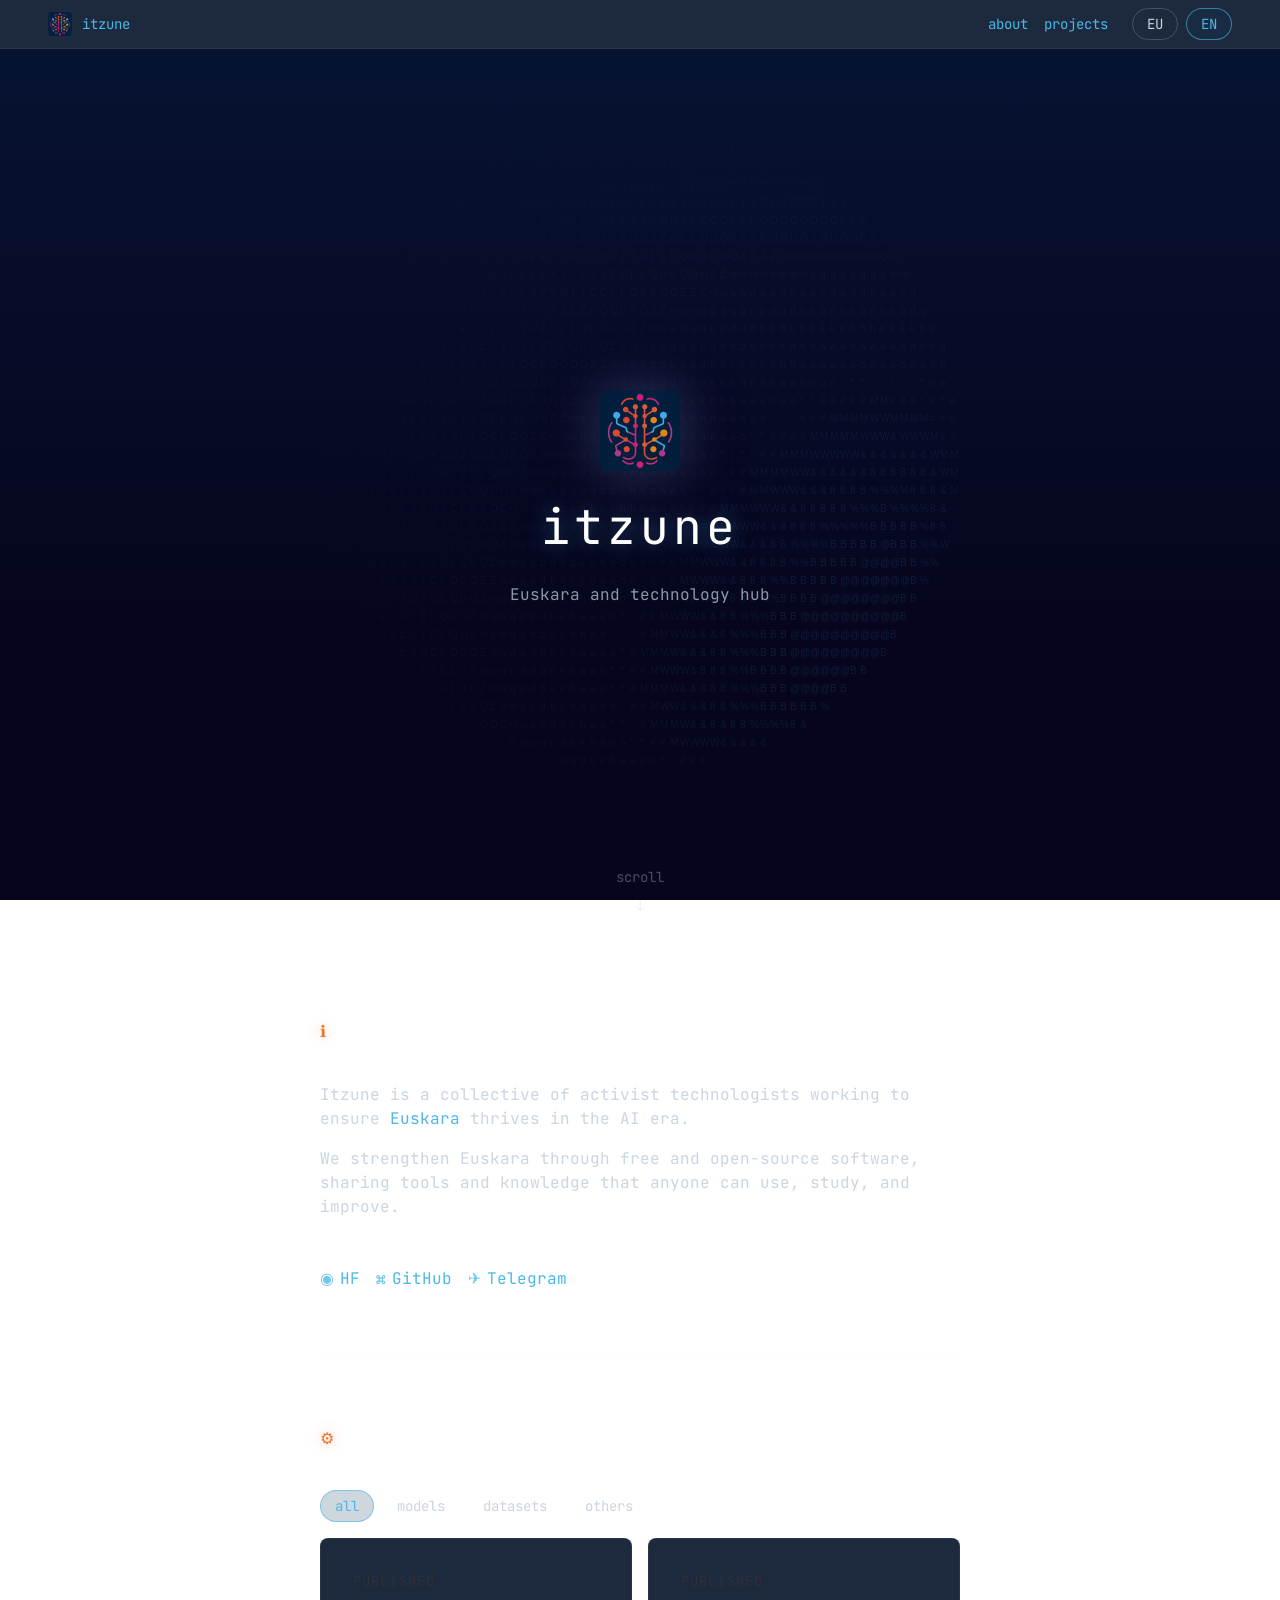
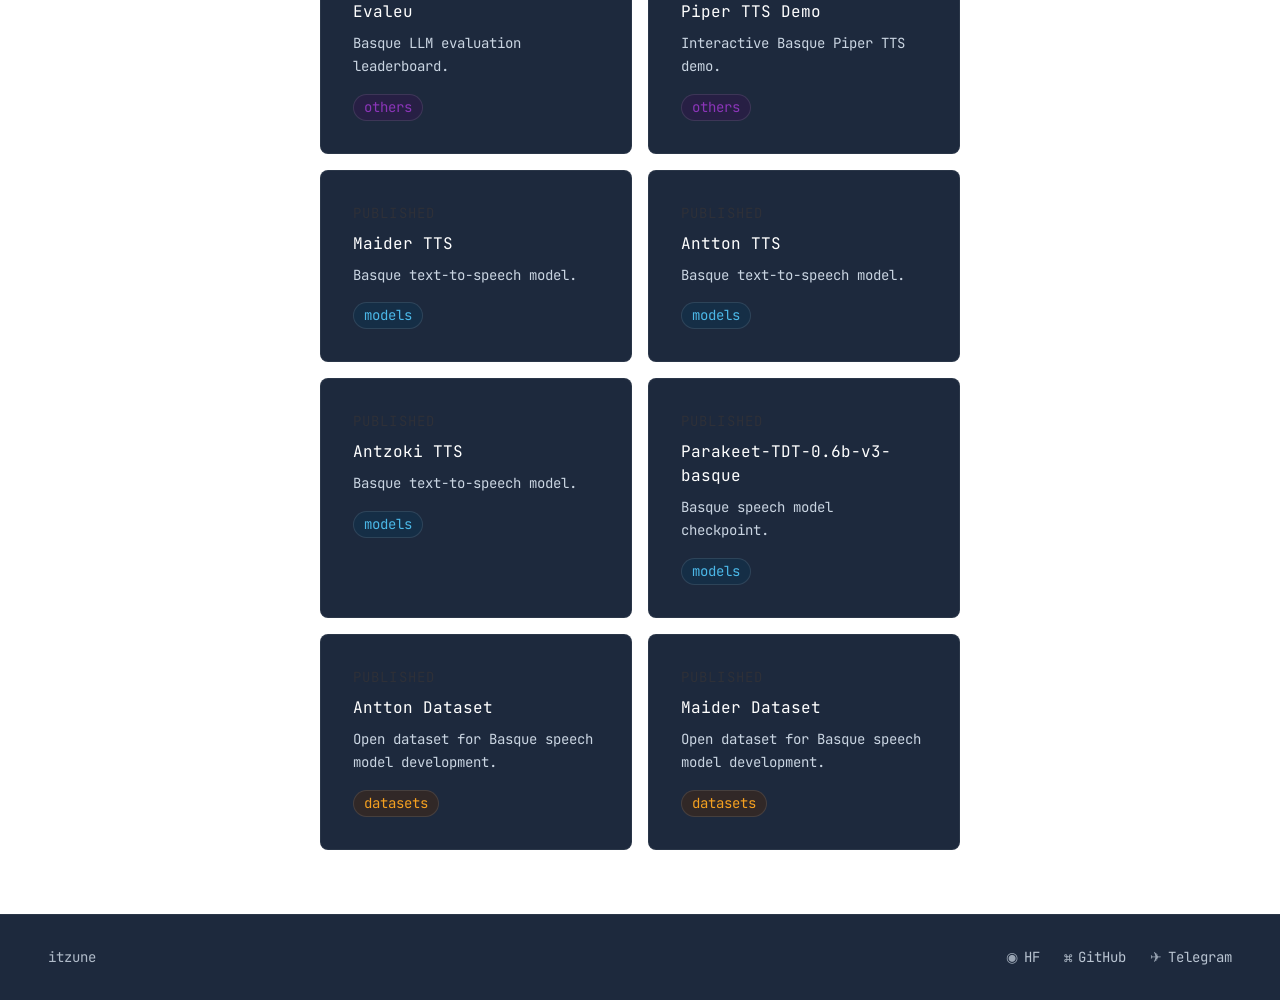
==== index.html @ a7c72a97 "Build Itzune site with bilingual content, ASCII hero, and project filters" ====
<!DOCTYPE html>
<html lang="eu">
<head>
  <meta charset="UTF-8" />
  <meta name="viewport" content="width=device-width, initial-scale=1.0" />
  <title>Itzune — Euskara eta teknologia bilgune</title>
  <meta name="description"
    content="Itzune — ordenagailuzale aktibisten taldea, Euskararentzako adimen artifiziala eta software libre/open-source tresnak eraikitzen." />

  <link rel="stylesheet" href="css/tokens.css" />
  <link rel="stylesheet" href="css/main.css" />

  <style>
    /* ── index-specific overrides ── */
    main > .page-container {
      padding-top: var(--spacing-64);
    }

    .projects-filter {
      margin-top: var(--spacing-32);
      display: flex;
      gap: var(--spacing-8);
      flex-wrap: wrap;
    }

    .filter-btn,
    .lang-btn {
      background: transparent;
      border: 1px solid rgba(255, 255, 255, 0.18);
      color: var(--color-mist);
      border-radius: var(--radius-full);
      padding: 6px 14px;
      font-family: var(--font-jetbrains-mono);
      font-size: var(--text-caption);
      cursor: pointer;
    }

    .filter-btn.is-active,
    .lang-btn.is-active {
      border-color: rgba(75, 184, 232, 0.6);
      color: var(--color-itzune-sky);
      background: rgba(10, 58, 90, 0.2);
    }

    .projects-grid {
      display: grid;
      grid-template-columns: repeat(auto-fill, minmax(240px, 1fr));
      gap: var(--spacing-16);
      margin-top: var(--spacing-16);
    }

    .project-title-link {
      color: var(--color-ghost-white);
      text-decoration: none;
    }

    .project-title-link:hover {
      color: var(--color-itzune-sky);
    }

    .lang-switch {
      display: inline-flex;
      gap: var(--spacing-8);
      margin-left: var(--spacing-8);
    }

    .social-link {
      display: inline-flex;
      align-items: center;
      gap: 6px;
    }

    .social-icon {
      opacity: 0.8;
    }
  </style>
</head>
<body>

  <canvas id="ascii-hero" class="ascii-bg" aria-hidden="true"></canvas>

  <nav class="nav" aria-label="Primary navigation">
    <div class="nav__left">
      <a href="/" class="nav__link" style="display:flex; align-items:center; gap:10px;">
        <img
          src="img/itzune.jpg"
          alt="Itzune"
          style="width:24px; height:24px; border-radius:4px; opacity:0.9;"
        />
        <span>itzune</span>
      </a>
    </div>
    <div class="nav__right">
      <a href="#about" class="nav__link" data-i18n="nav.about">nor gara</a>
      <a href="#projects" class="nav__link" data-i18n="nav.projects">proiektuak</a>
      <div class="lang-switch" aria-label="Language switcher">
        <button type="button" class="lang-btn is-active" data-lang="eu">EU</button>
        <button type="button" class="lang-btn" data-lang="en">EN</button>
      </div>
    </div>
  </nav>

  <section class="hero" aria-label="Hero">
    <div class="hero__content">
      <img
        src="img/itzune.jpg"
        alt="Itzune logo — neural network brain tree"
        class="hero__logo"
      />
      <h1 class="hero__wordmark">itzune</h1>
      <p class="hero__tagline" data-i18n="hero.tagline">
        Euskara eta teknologia bilgune
      </p>
    </div>

    <div class="hero__scroll" aria-hidden="true">
      <span data-i18n="hero.scroll">korritu</span>
      <span>↓</span>
    </div>
  </section>

  <main>
    <div class="page-container">

      <section id="about" aria-labelledby="about-heading">
        <h2 class="section-heading" id="about-heading">
          <span class="section-heading__icon" aria-hidden="true">ℹ</span>
          <span data-i18n="about.title">nor gara</span>
        </h2>

        <div class="prose" style="margin-top: var(--spacing-32);">
          <p data-i18n-html="about.p1">
            Itzune tekno-aktibista taldea da, adimen artifizialaren aroan euskarak aurrera egin dezan lan egiten duena.
          </p>
          <p data-i18n="about.p2">
            Euskara software librearen eta kode irekiaren bidez indartzen dugu, edonork erabili, aztertu eta hobe ditzakeen tresnak eta ezagutzak partekatuz.
          </p>
          <p>
            <strong data-i18n="about.join">Bat egin gurekin</strong>
          </p>
          <p class="about-social" style="display:flex; gap:var(--spacing-16); flex-wrap:wrap; align-items:center; margin-top:var(--spacing-8);">
            <a class="social-link" href="https://huggingface.co/itzune" target="_blank" rel="noopener">
              <span class="social-icon">◉</span><span>HF</span>
            </a>
            <a class="social-link" href="https://github.com/itzune/" target="_blank" rel="noopener">
              <span class="social-icon">⌘</span><span>GitHub</span>
            </a>
            <a class="social-link" href="https://t.me/itzune_taldea" target="_blank" rel="noopener">
              <span class="social-icon">✈</span><span>Telegram</span>
            </a>
          </p>
        </div>
      </section>

      <hr class="divider" style="margin: var(--spacing-64) 0;" />

      <section id="projects" aria-labelledby="projects-heading">
        <h2 class="section-heading" id="projects-heading">
          <span class="section-heading__icon" aria-hidden="true">⚙</span>
          <span data-i18n="projects.title">proiektuak</span>
        </h2>

        <div class="projects-filter" role="tablist" aria-label="Project filters">
          <button class="filter-btn is-active" data-filter="all" type="button" data-i18n="filters.all">guztiak</button>
          <button class="filter-btn" data-filter="models" type="button" data-i18n="filters.models">ereduak</button>
          <button class="filter-btn" data-filter="datasets" type="button" data-i18n="filters.datasets">datu-multzoak</button>
          <button class="filter-btn" data-filter="others" type="button" data-i18n="filters.others">besteak</button>
        </div>

        <div class="projects-grid" role="list" aria-label="Projects">
          <div class="card project-card" data-tags="others" role="listitem">
            <p class="card__label" data-i18n="projects.status">argitaratua</p>
            <p class="card__title">
              <a class="project-title-link" href="https://itzune.github.io/evaleu/" target="_blank" rel="noopener">Evaleu</a>
            </p>
            <p class="card__body" data-i18n="project.evaleu.body">Basque LLM evaluation leaderboard.</p>
            <div style="margin-top:var(--spacing-16); display:flex; gap:8px; flex-wrap:wrap;">
              <span class="tag tag--purple" data-i18n="filters.others">besteak</span>
            </div>
          </div>

          <div class="card project-card" data-tags="others" role="listitem">
            <p class="card__label" data-i18n="projects.status">argitaratua</p>
            <p class="card__title">
              <a class="project-title-link" href="https://itzune.github.io/basque-piper-tts/" target="_blank" rel="noopener">Piper TTS Demo</a>
            </p>
            <p class="card__body" data-i18n="project.piperDemo.body">Interactive Basque Piper TTS demo.</p>
            <div style="margin-top:var(--spacing-16); display:flex; gap:8px; flex-wrap:wrap;">
              <span class="tag tag--purple" data-i18n="filters.others">besteak</span>
            </div>
          </div>

          <div class="card project-card" data-tags="models" role="listitem">
            <p class="card__label" data-i18n="projects.status">argitaratua</p>
            <p class="card__title">
              <a class="project-title-link" href="https://huggingface.co/itzune/maider-tts" target="_blank" rel="noopener">Maider TTS</a>
            </p>
            <p class="card__body" data-i18n="project.maiderTts.body">Basque text-to-speech model.</p>
            <div style="margin-top:var(--spacing-16); display:flex; gap:8px; flex-wrap:wrap;">
              <span class="tag tag--sky" data-i18n="filters.models">ereduak</span>
            </div>
          </div>

          <div class="card project-card" data-tags="models" role="listitem">
            <p class="card__label" data-i18n="projects.status">argitaratua</p>
            <p class="card__title">
              <a class="project-title-link" href="https://huggingface.co/itzune/antton-tts" target="_blank" rel="noopener">Antton TTS</a>
            </p>
            <p class="card__body" data-i18n="project.anttonTts.body">Basque text-to-speech model.</p>
            <div style="margin-top:var(--spacing-16); display:flex; gap:8px; flex-wrap:wrap;">
              <span class="tag tag--sky" data-i18n="filters.models">ereduak</span>
            </div>
          </div>

          <div class="card project-card" data-tags="models" role="listitem">
            <p class="card__label" data-i18n="projects.status">argitaratua</p>
            <p class="card__title">
              <a class="project-title-link" href="https://huggingface.co/itzune/antzoki-tts" target="_blank" rel="noopener">Antzoki TTS</a>
            </p>
            <p class="card__body" data-i18n="project.antzokiTts.body">Basque text-to-speech model.</p>
            <div style="margin-top:var(--spacing-16); display:flex; gap:8px; flex-wrap:wrap;">
              <span class="tag tag--sky" data-i18n="filters.models">ereduak</span>
            </div>
          </div>

          <div class="card project-card" data-tags="models" role="listitem">
            <p class="card__label" data-i18n="projects.status">argitaratua</p>
            <p class="card__title">
              <a class="project-title-link" href="https://huggingface.co/itzune/parakeet-tdt-0.6b-v3-basque" target="_blank" rel="noopener">Parakeet-TDT-0.6b-v3-basque</a>
            </p>
            <p class="card__body" data-i18n="project.parakeet.body">Basque speech model checkpoint.</p>
            <div style="margin-top:var(--spacing-16); display:flex; gap:8px; flex-wrap:wrap;">
              <span class="tag tag--sky" data-i18n="filters.models">ereduak</span>
            </div>
          </div>

          <div class="card project-card" data-tags="datasets" role="listitem">
            <p class="card__label" data-i18n="projects.status">argitaratua</p>
            <p class="card__title">
              <a class="project-title-link" href="https://huggingface.co/datasets/itzune/antton-dataset" target="_blank" rel="noopener">Antton Dataset</a>
            </p>
            <p class="card__body" data-i18n="project.anttonDataset.body">Open dataset for Basque speech model development.</p>
            <div style="margin-top:var(--spacing-16); display:flex; gap:8px; flex-wrap:wrap;">
              <span class="tag tag--amber" data-i18n="filters.datasets">datu-multzoak</span>
            </div>
          </div>

          <div class="card project-card" data-tags="datasets" role="listitem">
            <p class="card__label" data-i18n="projects.status">argitaratua</p>
            <p class="card__title">
              <a class="project-title-link" href="https://huggingface.co/datasets/itzune/maider-dataset" target="_blank" rel="noopener">Maider Dataset</a>
            </p>
            <p class="card__body" data-i18n="project.maiderDataset.body">Open dataset for Basque speech model development.</p>
            <div style="margin-top:var(--spacing-16); display:flex; gap:8px; flex-wrap:wrap;">
              <span class="tag tag--amber" data-i18n="filters.datasets">datu-multzoak</span>
            </div>
          </div>
        </div>
      </section>

    </div>
  </main>

  <footer class="footer">
    <span class="footer__copy" data-i18n="footer.copy">itzune</span>
    <nav class="footer__links" aria-label="Footer links">
      <a class="social-link" href="https://huggingface.co/itzune" target="_blank" rel="noopener">
        <span class="social-icon">◉</span><span>HF</span>
      </a>
      <a class="social-link" href="https://github.com/itzune/" target="_blank" rel="noopener">
        <span class="social-icon">⌘</span><span>GitHub</span>
      </a>
      <a class="social-link" href="https://t.me/itzune_taldea" target="_blank" rel="noopener">
        <span class="social-icon">✈</span><span>Telegram</span>
      </a>
    </nav>
  </footer>

  <script src="js/ascii-hero.js"></script>
  <script>
    (function () {
      const i18n = {
        eu: {
          meta: {
            title: 'Itzune — Euskara eta teknologia bilgune',
            description: 'Itzune — ordenagailuzale aktibisten taldea, Euskararentzako adimen artifiziala eta software libre/open-source tresnak eraikitzen.'
          },
          nav: { about: 'nor gara', projects: 'proiektuak' },
          hero: { tagline: 'Euskara eta teknologia bilgune', scroll: 'korritu' },
          about: {
            title: 'nor gara',
            p1: 'Itzune tekno-aktibista taldea da, adimen artifizialaren aroan euskarak aurrera egin dezan lan egiten duena.',
            p2: 'Euskara software librearen eta kode irekiaren bidez indartzen dugu, edonork erabili, aztertu eta hobe ditzakeen tresnak eta ezagutzak partekatuz.',
            join: 'Bat egin gurekin'
          },
          projects: { title: 'proiektuak', status: 'argitaratua' },
          filters: { all: 'guztiak', models: 'ereduak', datasets: 'datu-multzoak', others: 'besteak' },
          project: {
            evaleu: { body: 'Euskarazko LLM ebaluazio leaderboard-a.' },
            piperDemo: { body: 'Euskarazko Piper TTS demo interaktiboa.' },
            maiderTts: { body: 'Euskarazko testutik-ahotsera eredua.' },
            anttonTts: { body: 'Euskarazko testutik-ahotsera eredua.' },
            antzokiTts: { body: 'Euskarazko testutik-ahotsera eredua.' },
            parakeet: { body: 'Euskarazko hizketa ereduaren checkpoint-a.' },
            anttonDataset: { body: 'Euskarazko hizketa ereduak garatzeko datu-multzo irekia.' },
            maiderDataset: { body: 'Euskarazko hizketa ereduak garatzeko datu-multzo irekia.' }
          },
          footer: { copy: 'itzune', contact: 'kontaktua' }
        },
        en: {
          meta: {
            title: 'Itzune — Euskara and technology hub',
            description: 'Itzune — a group of activist computer enthusiasts building free, open-source AI and language tools for Euskara.'
          },
          nav: { about: 'about', projects: 'projects' },
          hero: { tagline: 'Euskara and technology hub', scroll: 'scroll' },
          about: {
            title: 'about',
            p1: 'Itzune is a collective of activist technologists working to ensure <a href="https://en.wikipedia.org/wiki/Basque_language" target="_blank" rel="noopener">Euskara</a> thrives in the AI era.',
            p2: 'We strengthen Euskara through free and open-source software, sharing tools and knowledge that anyone can use, study, and improve.',
            join: 'Join us'
          },
          projects: { title: 'projects', status: 'published' },
          filters: { all: 'all', models: 'models', datasets: 'datasets', others: 'others' },
          project: {
            evaleu: { body: 'Basque LLM evaluation leaderboard.' },
            piperDemo: { body: 'Interactive Basque Piper TTS demo.' },
            maiderTts: { body: 'Basque text-to-speech model.' },
            anttonTts: { body: 'Basque text-to-speech model.' },
            antzokiTts: { body: 'Basque text-to-speech model.' },
            parakeet: { body: 'Basque speech model checkpoint.' },
            anttonDataset: { body: 'Open dataset for Basque speech model development.' },
            maiderDataset: { body: 'Open dataset for Basque speech model development.' }
          },
          footer: { copy: 'itzune', contact: 'contact' }
        }
      };

      const get = (obj, path) => path.split('.').reduce((acc, key) => (acc ? acc[key] : undefined), obj);

      const langButtons = document.querySelectorAll('.lang-btn');
      const filterButtons = document.querySelectorAll('.filter-btn');
      const cards = document.querySelectorAll('.project-card');

      function detectLanguage() {
        const saved = localStorage.getItem('itzune-lang');
        if (saved === 'eu' || saved === 'en') return saved;

        const browser = (navigator.language || navigator.userLanguage || '').toLowerCase();
        if (browser.startsWith('en')) return 'en';

        // default language
        return 'eu';
      }

      function applyLanguage(lang) {
        const dict = i18n[lang] || i18n.eu;
        document.documentElement.lang = lang;

        document.title = dict.meta.title;
        const metaDescription = document.querySelector('meta[name="description"]');
        if (metaDescription) metaDescription.setAttribute('content', dict.meta.description);

        document.querySelectorAll('[data-i18n]').forEach((el) => {
          const key = el.getAttribute('data-i18n');
          const value = get(dict, key);
          if (typeof value === 'string') el.textContent = value;
        });

        document.querySelectorAll('[data-i18n-html]').forEach((el) => {
          const key = el.getAttribute('data-i18n-html');
          const value = get(dict, key);
          if (typeof value === 'string') el.innerHTML = value;
        });

        langButtons.forEach((btn) => btn.classList.toggle('is-active', btn.dataset.lang === lang));
      }

      function applyFilter(filter) {
        filterButtons.forEach((btn) => btn.classList.toggle('is-active', btn.dataset.filter === filter));

        cards.forEach((card) => {
          const tags = (card.dataset.tags || '').split(',').map((t) => t.trim());
          const show = filter === 'all' || tags.includes(filter);
          card.style.display = show ? '' : 'none';
        });
      }

      langButtons.forEach((btn) => {
        btn.addEventListener('click', () => {
          const lang = btn.dataset.lang === 'en' ? 'en' : 'eu';
          localStorage.setItem('itzune-lang', lang);
          applyLanguage(lang);
        });
      });

      filterButtons.forEach((btn) => {
        btn.addEventListener('click', () => {
          applyFilter(btn.dataset.filter);
        });
      });

      applyLanguage(detectLanguage());
      applyFilter('all');
    })();
  </script>

</body>
</html>
---- css/tokens.css ----
/**
 * Itzune Design System — Tokens
 * Based on the Midjourney bioluminescent terminal reference,
 * adapted to Itzune's logo palette:
 *   Magenta #e91e8c · Sky Blue #4bb8e8 · Orange #f07030 · Amber #f5a020 · Purple #8b35b8
 */

@import url('https://fonts.googleapis.com/css2?family=JetBrains+Mono:wght@400;500&family=DM+Sans:wght@400;500&display=swap');

:root {
  /* ─── Surfaces (dark range, logo background matches Cosmic Void) ─── */
  --color-cosmic-void:       #06051d;
  --color-deep-navy:         #061434;
  --color-abyssal-blue:      #0f1c36;
  --color-steel-navy:        #1d293d;
  --color-deep-slate:        #314062;

  /* ─── Gradients ─── */
  --gradient-cosmic-void: linear-gradient(0deg, rgb(6, 5, 29) 30%, rgb(6, 20, 52));

  /* ─── Neutrals ─── */
  --color-mist:        #cad5e2;   /* primary body text */
  --color-fog:         #e5e7eb;   /* borders / dividers */
  --color-ash:         #2e3038;   /* subdued labels */
  --color-ghost-white: #ffffff;   /* heading text */
  --color-ice-blue:    #ebf8ff;   /* high-brightness text on dark */

  /* ─── Itzune Accent Palette (sourced from logo) ─── */
  --color-itzune-sky:     #4bb8e8;   /* sky-blue branches → inline links, Explore pill text */
  --color-itzune-magenta: #e91e8c;   /* hot-pink nodes → Sign Up pill text, icons */
  --color-itzune-orange:  #f07030;   /* orange branches → section icon strokes */
  --color-itzune-amber:   #f5a020;   /* amber nodes → Contact/secondary CTA text */
  --color-itzune-purple:  #8b35b8;   /* violet nodes → decorative accent */
  --color-itzune-red:     #e84832;   /* orange-red → error / fault accent */

  /* ─── Specimen pill backgrounds (20% opacity tints) ─── */
  --color-pill-magenta-bg:  #6b0845;   /* Sign Up pill bg base (shown at 20% opacity) */
  --color-pill-sky-bg:      #0a3a5a;   /* Explore pill bg base */
  --color-pill-amber-bg:    #5a2800;   /* Contact pill bg base */

  /* ─── Legacy token aliases (for drop-in compatibility) ─── */
  --color-portal-blue:          var(--color-itzune-sky);
  --color-specimen-green:       var(--color-itzune-magenta);
  --color-warning-amber:        var(--color-itzune-orange);
  --color-fault-red:            var(--color-itzune-red);
  --color-bioluminescent-green: var(--color-pill-magenta-bg);
  --color-terminal-amber:       var(--color-pill-sky-bg);
  --color-crimson-depth:        var(--color-pill-amber-bg);

  /* ─── Typography ─── */
  --font-jetbrains-mono: 'JetBrains Mono', ui-monospace, SFMono-Regular, Menlo, Monaco, Consolas, monospace;
  --font-dm-sans: 'DM Sans', ui-sans-serif, system-ui, -apple-system, BlinkMacSystemFont, "Segoe UI", Roboto, sans-serif;

  /* Type scale */
  --text-caption:   14px;
  --leading-caption: 1.63;
  --text-body:      16px;
  --leading-body:   1.5;
  --text-heading:   30px;
  --leading-heading: 1.25;

  /* Weights */
  --font-weight-regular: 400;
  --font-weight-medium:  500;

  /* ─── Spacing (8px base unit) ─── */
  --spacing-unit: 8px;
  --spacing-8:    8px;
  --spacing-16:  16px;
  --spacing-24:  24px;
  --spacing-32:  32px;
  --spacing-48:  48px;
  --spacing-64:  64px;

  /* ─── Layout ─── */
  --page-max-width: 800px;
  --section-gap:     64px;
  --card-padding:    32px;
  --element-gap:     16px;

  /* ─── Border radius ─── */
  --radius-sm:      4px;
  --radius-lg:      8px;     /* cards, images, inputs */
  --radius-full: 9999px;     /* pill buttons */

  /* Named aliases */
  --radius-cards:   var(--radius-lg);
  --radius-images:  var(--radius-lg);
  --radius-inputs:  var(--radius-lg);
  --radius-buttons: var(--radius-full);

  /* ─── Shadows ─── */
  --shadow-sm:
    rgba(0, 0, 0, 0.1) 0px 4px 6px -1px,
    rgba(0, 0, 0, 0.1) 0px 2px 4px -2px;

  /* ─── Surfaces (shorthand aliases) ─── */
  --surface-0: var(--color-cosmic-void);
  --surface-1: var(--color-deep-navy);
  --surface-2: var(--color-abyssal-blue);
  --surface-3: var(--color-steel-navy);
  --surface-4: var(--color-deep-slate);
}
---- css/main.css ----
/**
 * Itzune Design System — Component Styles
 * Deep-ocean bioluminescent terminal aesthetic,
 * adapted to Itzune's neural-network logo palette.
 */

/* ─────────────────────────────────────────────
   Reset & Base
───────────────────────────────────────────── */
*, *::before, *::after {
  box-sizing: border-box;
  margin: 0;
  padding: 0;
}

html {
  scroll-behavior: smooth;
}

body {
  font-family: var(--font-jetbrains-mono);
  font-size: var(--text-body);
  font-weight: var(--font-weight-regular);
  line-height: var(--leading-body);
  color: var(--color-mist);
  background: var(--gradient-cosmic-void);
  background-attachment: fixed;
  min-height: 100vh;
  -webkit-font-smoothing: antialiased;
  -moz-osx-font-smoothing: grayscale;
}

/* ─────────────────────────────────────────────
   ASCII Background — fixed full-page layer
   Canvas sits at z-index 0; all content above it
───────────────────────────────────────────── */
.ascii-bg {
  position: fixed;
  inset: 0;
  width: 100%;
  height: 100%;
  z-index: 0;
  pointer-events: none;
  display: block;
}

/* ─────────────────────────────────────────────
   Typography
───────────────────────────────────────────── */
h1, h2, h3, h4, h5, h6 {
  font-family: var(--font-jetbrains-mono);
  font-weight: var(--font-weight-regular);  /* deliberate: whisper-weight at large sizes */
  color: var(--color-ghost-white);
  line-height: var(--leading-heading);
}

h2 {
  font-size: var(--text-heading); /* 30px */
}

p {
  font-size: var(--text-body);
  line-height: var(--leading-body);
  color: var(--color-mist);
}

small, .caption {
  font-size: var(--text-caption);
  line-height: var(--leading-caption);
  color: var(--color-ash);
}

a {
  color: var(--color-itzune-sky);
  text-decoration: none;
  font-family: var(--font-jetbrains-mono);
  font-size: var(--text-body);
  font-weight: var(--font-weight-regular);
  transition: color 0.2s ease;
}

a:hover {
  color: var(--color-ghost-white);
}

/* ─────────────────────────────────────────────
   Layout
───────────────────────────────────────────── */
.page-container {
  max-width: var(--page-max-width);
  margin: 0 auto;
  padding: 0 var(--spacing-32);
}

.page-container--wide {
  max-width: 100%;
  padding: 0;
}

main {
  display: flex;
  flex-direction: column;
  gap: var(--section-gap);
  padding-bottom: var(--spacing-64);
  position: relative;
  z-index: 1;
}

section {
  /* Each section is a distinct block; no card containers on prose */
}

/* ─────────────────────────────────────────────
   Navigation Bar
───────────────────────────────────────────── */
.nav {
  position: sticky;
  top: 0;
  z-index: 100;
  width: 100%;
  background-color: var(--color-steel-navy);
  padding: var(--spacing-8) var(--spacing-48);
  display: flex;
  align-items: center;
  justify-content: space-between;
  border-bottom: 1px solid rgba(255, 255, 255, 0.06);
}

.nav__left,
.nav__right {
  display: flex;
  align-items: center;
  gap: var(--spacing-16);
}

/* Flat text nav link (Documentation style) */
.nav__link {
  font-family: var(--font-jetbrains-mono);
  font-size: var(--text-caption);
  font-weight: var(--font-weight-regular);
  color: var(--color-itzune-sky);
  text-decoration: none;
  background: transparent;
  border-radius: 0;
  padding: 0;
  border: none;
  cursor: pointer;
  transition: color 0.2s ease;
}

.nav__link:hover {
  color: var(--color-ghost-white);
}

/* ─────────────────────────────────────────────
   Pill Buttons (Specimen Tray System)
   Closed triad: Magenta / Sky / Amber
───────────────────────────────────────────── */
.btn {
  display: inline-flex;
  align-items: center;
  justify-content: center;
  font-family: var(--font-jetbrains-mono);
  font-size: var(--text-caption);
  font-weight: var(--font-weight-regular);
  text-decoration: none;
  cursor: pointer;
  border: 1px solid rgba(255, 255, 255, 0.1);
  border-radius: var(--radius-full);
  padding: var(--spacing-8) 20px;
  box-shadow: var(--shadow-sm);
  transition: filter 0.2s ease, transform 0.15s ease;
  white-space: nowrap;
  line-height: 1;
}

.btn:hover {
  filter: brightness(1.2);
  transform: translateY(-1px);
}

.btn:active {
  transform: translateY(0);
}

/* Sign Up — Magenta specimen */
.btn--signup {
  background-color: rgba(107, 8, 69, 0.20);
  color: var(--color-itzune-magenta);
}

/* Explore — Sky Blue specimen */
.btn--explore {
  background-color: rgba(10, 58, 90, 0.20);
  color: var(--color-itzune-sky);
}

/* Contact / Log In — Amber specimen */
.btn--contact {
  background-color: rgba(90, 40, 0, 0.20);
  color: var(--color-itzune-amber);
}

/* Large pill variant for hero */
.btn--lg {
  font-size: var(--text-body);
  padding: 12px 28px;
}

/* ─────────────────────────────────────────────
   Hero Section
───────────────────────────────────────────── */
.hero {
  position: relative;
  z-index: 1;
  width: 100%;
  height: 100vh;
  min-height: 600px;
  display: flex;
  flex-direction: column;
  align-items: center;
  justify-content: center;
  overflow: hidden;
  /* No background — the fixed .ascii-bg canvas shows through */
}

.hero__content {
  position: relative;
  z-index: 2;
  display: flex;
  flex-direction: column;
  align-items: center;
  gap: var(--spacing-32);
  text-align: center;
  padding: var(--spacing-32);
}

.hero__logo {
  width: 80px;
  height: 80px;
  border-radius: var(--radius-lg);
  opacity: 0.95;
  filter: drop-shadow(0 0 24px rgba(75, 184, 232, 0.25))
          drop-shadow(0 0 48px rgba(233, 30, 140, 0.15));
}

.hero__wordmark {
  font-family: var(--font-jetbrains-mono);
  font-size: clamp(28px, 5vw, 48px);
  font-weight: var(--font-weight-regular);
  color: var(--color-ghost-white);
  letter-spacing: 0.08em;
  line-height: 1;
  /* Bioluminescent text glow using logo accent colors */
  text-shadow:
    0 0 20px rgba(75, 184, 232, 0.4),
    0 0 60px rgba(233, 30, 140, 0.15);
}

.hero__tagline {
  font-family: var(--font-jetbrains-mono);
  font-size: var(--text-body);
  color: var(--color-mist);
  opacity: 0.7;
  max-width: 480px;
  line-height: var(--leading-body);
}

.hero__actions {
  display: flex;
  align-items: center;
  gap: var(--spacing-16);
  flex-wrap: wrap;
  justify-content: center;
}

/* Scroll hint */
.hero__scroll {
  position: absolute;
  bottom: var(--spacing-32);
  left: 50%;
  transform: translateX(-50%);
  z-index: 2;
  font-family: var(--font-jetbrains-mono);
  font-size: var(--text-caption);
  color: var(--color-mist);
  opacity: 0.35;
  display: flex;
  flex-direction: column;
  align-items: center;
  gap: var(--spacing-8);
  animation: hero-scroll-pulse 2.4s ease-in-out infinite;
}

@keyframes hero-scroll-pulse {
  0%, 100% { opacity: 0.2; transform: translateX(-50%) translateY(0); }
  50%       { opacity: 0.5; transform: translateX(-50%) translateY(4px); }
}

/* ─────────────────────────────────────────────
   Section Headings (icon + label)
───────────────────────────────────────────── */
.section-heading {
  display: flex;
  align-items: center;
  gap: var(--spacing-8);
  font-family: var(--font-jetbrains-mono);
  font-size: var(--text-heading);
  font-weight: var(--font-weight-regular);
  color: var(--color-ghost-white);
  line-height: var(--leading-heading);
}

.section-heading__icon {
  font-size: var(--text-body);
  color: var(--color-itzune-orange);
  line-height: 1;
  /* subtle glow on icons */
  filter: drop-shadow(0 0 6px rgba(240, 112, 48, 0.5));
}

/* ─────────────────────────────────────────────
   Prose Body Block
───────────────────────────────────────────── */
.prose {
  max-width: 640px;
  font-family: var(--font-jetbrains-mono);
  font-size: var(--text-body);
  font-weight: var(--font-weight-regular);
  line-height: var(--leading-body);
  color: var(--color-mist);
}

.prose p + p {
  margin-top: var(--spacing-16);
}

.prose a {
  color: var(--color-itzune-sky);
  text-decoration: none;
  border-bottom: 1px solid transparent;
  transition: border-color 0.2s ease, color 0.2s ease;
}

.prose a:hover {
  color: var(--color-ghost-white);
  border-bottom-color: var(--color-itzune-sky);
}

.prose strong {
  font-weight: var(--font-weight-medium);
  color: var(--color-ghost-white);
  font-family: var(--font-dm-sans);
}

.prose em {
  color: var(--color-itzune-sky);
  font-style: normal;
}

/* ─────────────────────────────────────────────
   Image / Project Grid
───────────────────────────────────────────── */
.grid {
  display: grid;
  grid-template-columns: repeat(4, 1fr);
  gap: var(--spacing-8);
}

.grid--3 {
  grid-template-columns: repeat(3, 1fr);
}

.grid--2 {
  grid-template-columns: repeat(2, 1fr);
}

.grid__item {
  aspect-ratio: 1 / 1;
  border-radius: var(--radius-images);
  overflow: hidden;
  border: 1px solid rgba(229, 231, 235, 0.12);
  background-color: var(--color-abyssal-blue);
  transition: border-color 0.2s ease, transform 0.2s ease;
}

.grid__item:hover {
  border-color: rgba(75, 184, 232, 0.3);
  transform: translateY(-2px);
}

.grid__item img {
  width: 100%;
  height: 100%;
  object-fit: cover;
  display: block;
}

/* ─────────────────────────────────────────────
   Cards (surface level 3)
───────────────────────────────────────────── */
.card {
  background-color: var(--color-steel-navy);
  border-radius: var(--radius-cards);
  padding: var(--card-padding);
  border: 1px solid rgba(255, 255, 255, 0.06);
}

.card__label {
  font-family: var(--font-jetbrains-mono);
  font-size: var(--text-caption);
  color: var(--color-ash);
  margin-bottom: var(--spacing-8);
  text-transform: uppercase;
  letter-spacing: 0.08em;
}

.card__title {
  font-family: var(--font-jetbrains-mono);
  font-size: var(--text-body);
  color: var(--color-ghost-white);
  font-weight: var(--font-weight-regular);
  margin-bottom: var(--spacing-8);
}

.card__body {
  font-family: var(--font-jetbrains-mono);
  font-size: var(--text-caption);
  color: var(--color-mist);
  line-height: var(--leading-caption);
}

/* ─────────────────────────────────────────────
   Divider
───────────────────────────────────────────── */
.divider {
  border: none;
  border-top: 1px solid rgba(229, 231, 235, 0.08);
  margin: 0;
}

/* ─────────────────────────────────────────────
   Status / Tag Chips (categorical, not CTA)
───────────────────────────────────────────── */
.tag {
  display: inline-flex;
  align-items: center;
  font-family: var(--font-jetbrains-mono);
  font-size: var(--text-caption);
  padding: 2px 10px;
  border-radius: var(--radius-full);
  border: 1px solid rgba(255, 255, 255, 0.1);
}

.tag--sky    { background: rgba(10,  58, 90, 0.35); color: var(--color-itzune-sky);     }
.tag--magenta{ background: rgba(107,  8, 69, 0.35); color: var(--color-itzune-magenta); }
.tag--amber  { background: rgba(90,  40,  0, 0.35); color: var(--color-itzune-amber);   }
.tag--purple { background: rgba(60,  15, 85, 0.35); color: var(--color-itzune-purple);  }
.tag--orange { background: rgba(80,  30,  0, 0.35); color: var(--color-itzune-orange);  }

/* ─────────────────────────────────────────────
   Inputs / Forms
───────────────────────────────────────────── */
.input {
  display: block;
  width: 100%;
  background: var(--color-abyssal-blue);
  border: 1px solid rgba(255, 255, 255, 0.1);
  border-radius: var(--radius-inputs);
  padding: var(--spacing-8) var(--spacing-16);
  font-family: var(--font-jetbrains-mono);
  font-size: var(--text-body);
  color: var(--color-mist);
  outline: none;
  transition: border-color 0.2s ease;
}

.input::placeholder {
  color: var(--color-ash);
}

.input:focus {
  border-color: rgba(75, 184, 232, 0.4);
}

/* ─────────────────────────────────────────────
   Footer
───────────────────────────────────────────── */
.footer {
  background-color: var(--color-steel-navy);
  border-top: 1px solid rgba(255, 255, 255, 0.06);
  padding: var(--spacing-32) var(--spacing-48);
  display: flex;
  align-items: center;
  justify-content: space-between;
  gap: var(--spacing-16);
  flex-wrap: wrap;
  position: relative;
  z-index: 1;
}

.footer__copy {
  font-family: var(--font-jetbrains-mono);
  font-size: var(--text-caption);
  color: var(--color-mist);
  opacity: 0.85;
}

.footer__links {
  display: flex;
  gap: var(--spacing-24);
}

.footer__links a {
  font-size: var(--text-caption);
  color: var(--color-mist);
  opacity: 0.9;
  text-decoration: none;
  transition: color 0.2s ease, opacity 0.2s ease;
}

.footer__links a:hover {
  color: var(--color-itzune-sky);
  opacity: 1;
}


/* ─────────────────────────────────────────────
   Responsive
───────────────────────────────────────────── */
@media (max-width: 768px) {
  .nav {
    padding: var(--spacing-8) var(--spacing-16);
    flex-wrap: wrap;
    gap: var(--spacing-8);
  }

  .hero__wordmark {
    font-size: 28px;
  }

  .grid {
    grid-template-columns: repeat(2, 1fr);
  }

  .page-container {
    padding: 0 var(--spacing-16);
  }

  .footer {
    padding: var(--spacing-24) var(--spacing-16);
    flex-direction: column;
    align-items: flex-start;
  }
}

@media (max-width: 480px) {
  .hero__actions {
    flex-direction: column;
  }

  .grid {
    grid-template-columns: repeat(2, 1fr);
  }

  main {
    gap: var(--spacing-48);
  }
}
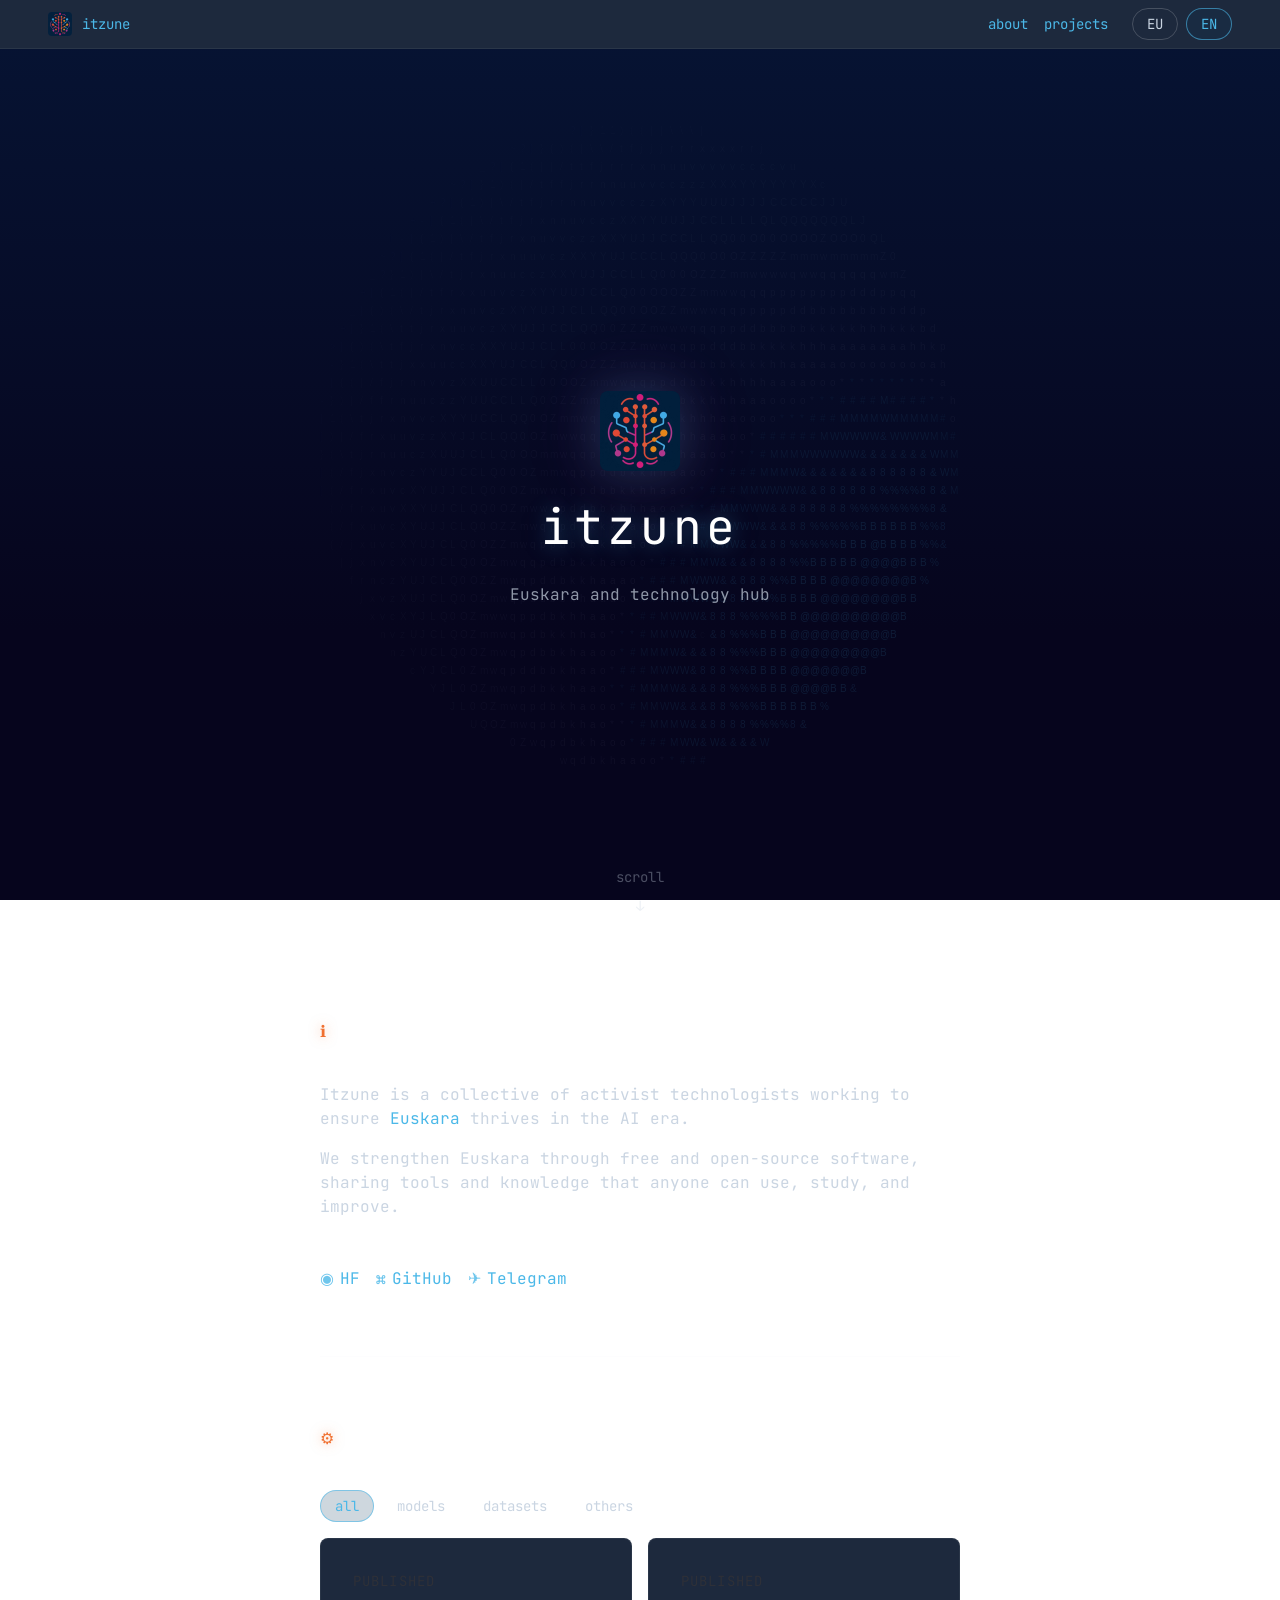
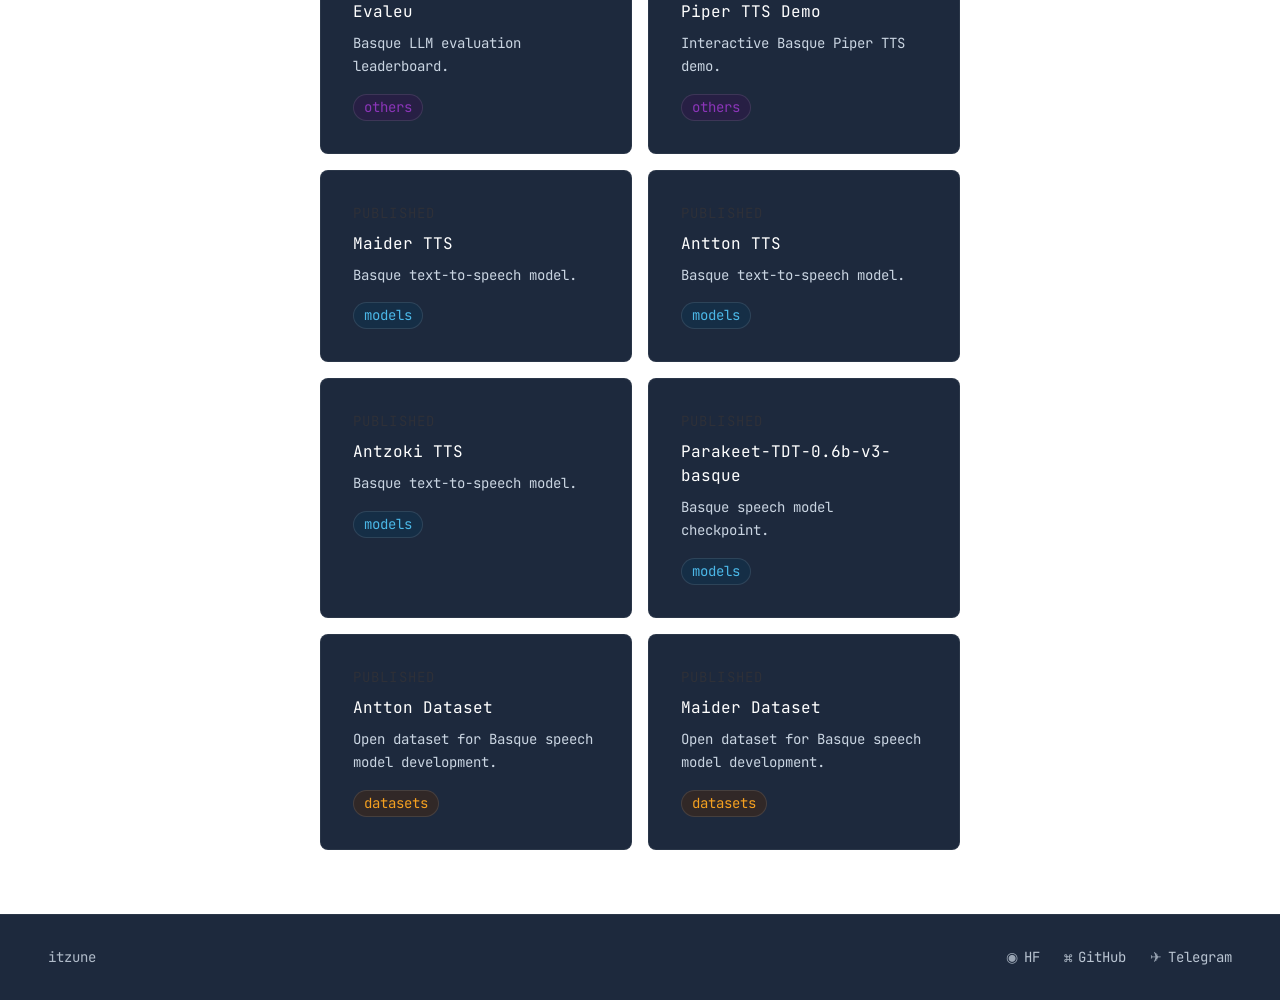
==== commit 324329a4: "Hide about/projects nav links on mobile, keep language selector" ====
--- a/index.html
+++ b/index.html
@@ -72,6 +72,12 @@
 
     .social-icon {
       opacity: 0.8;
+    }
+
+    @media (max-width: 768px) {
+      .nav__link--page {
+        display: none;
+      }
     }
   </style>
 </head>
@@ -91,8 +97,8 @@
       </a>
     </div>
     <div class="nav__right">
-      <a href="#about" class="nav__link" data-i18n="nav.about">nor gara</a>
-      <a href="#projects" class="nav__link" data-i18n="nav.projects">proiektuak</a>
+      <a href="#about" class="nav__link nav__link--page" data-i18n="nav.about">nor gara</a>
+      <a href="#projects" class="nav__link nav__link--page" data-i18n="nav.projects">proiektuak</a>
       <div class="lang-switch" aria-label="Language switcher">
         <button type="button" class="lang-btn is-active" data-lang="eu">EU</button>
         <button type="button" class="lang-btn" data-lang="en">EN</button>
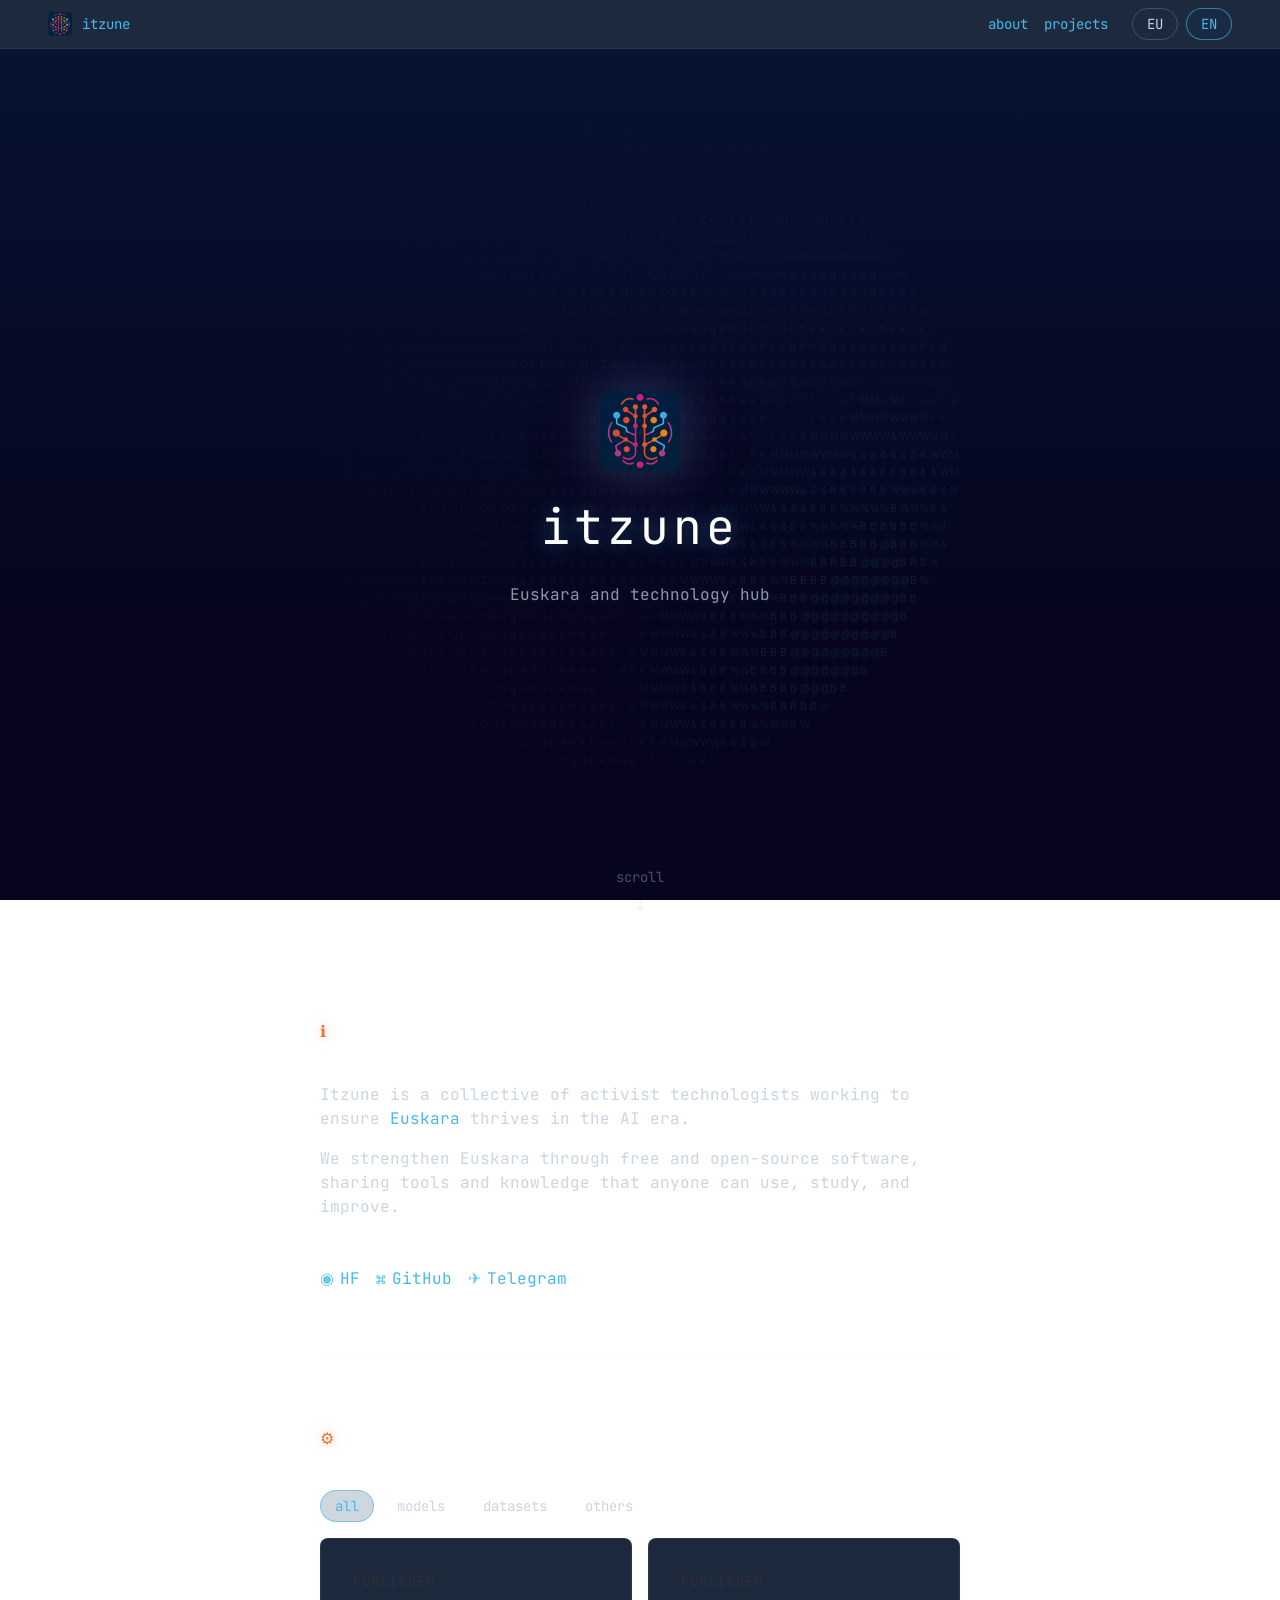
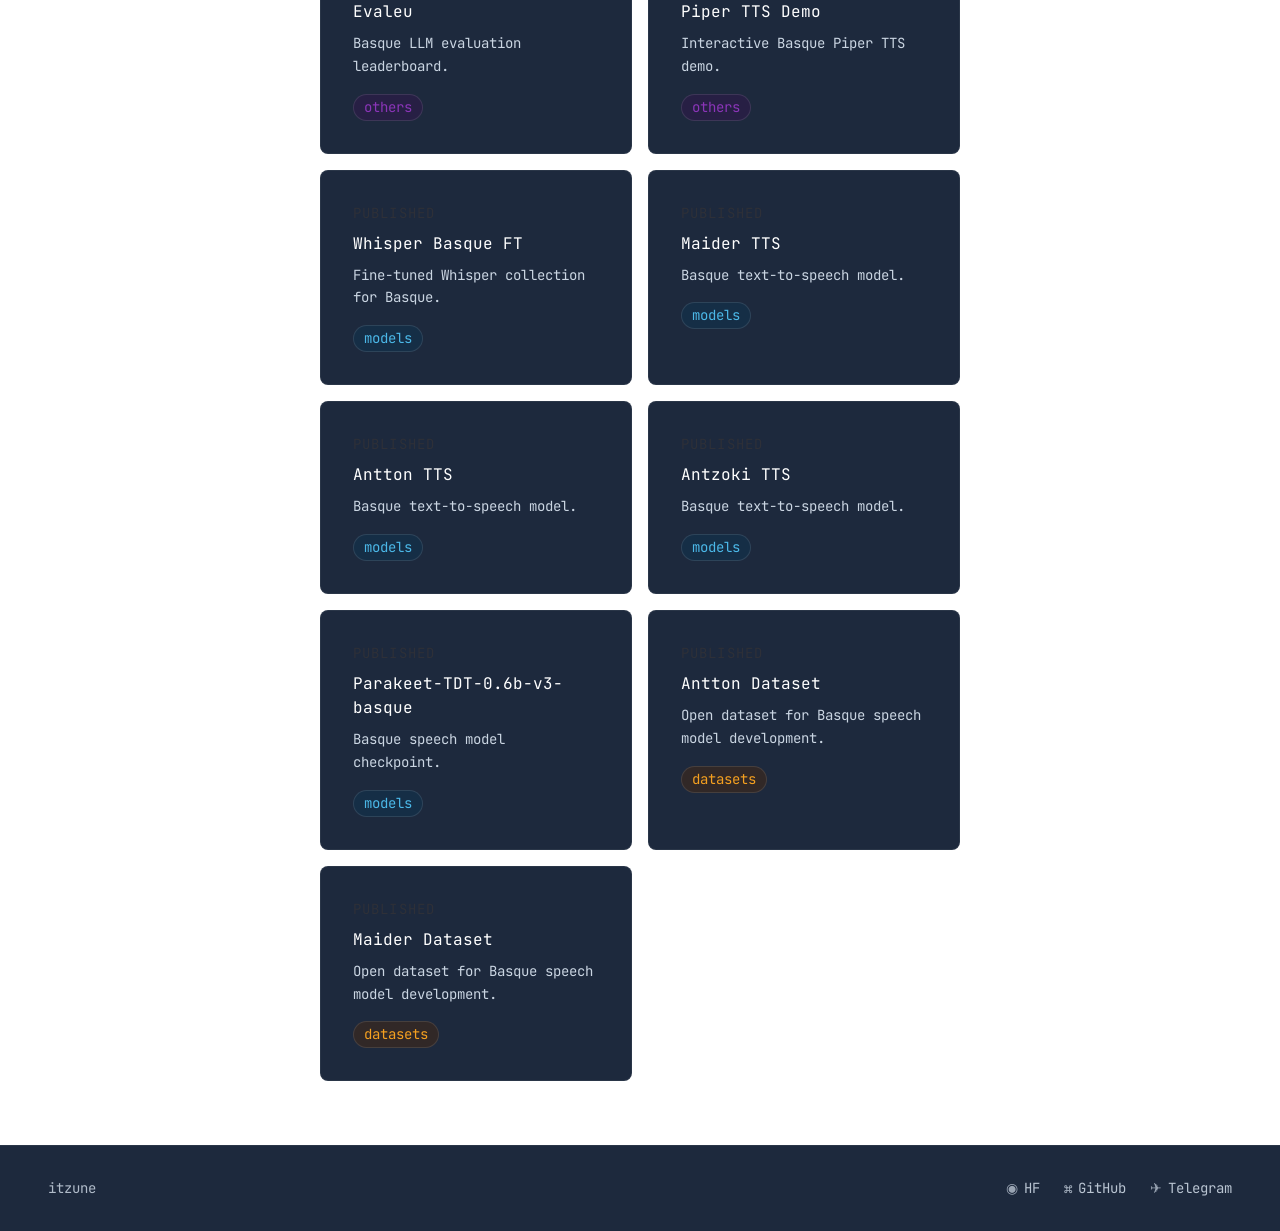
==== commit 839e45f0: "Add Whisper Basque fine-tuning collection card" ====
--- a/index.html
+++ b/index.html
@@ -199,6 +199,17 @@
           <div class="card project-card" data-tags="models" role="listitem">
             <p class="card__label" data-i18n="projects.status">argitaratua</p>
             <p class="card__title">
+              <a class="project-title-link" href="https://huggingface.co/collections/xezpeleta/whisper-basque-fine-tuning" target="_blank" rel="noopener">Whisper Basque FT</a>
+            </p>
+            <p class="card__body" data-i18n="project.whisper.body">Fine-tuned Whisper collection for Basque.</p>
+            <div style="margin-top:var(--spacing-16); display:flex; gap:8px; flex-wrap:wrap;">
+              <span class="tag tag--sky" data-i18n="filters.models">ereduak</span>
+            </div>
+          </div>
+
+          <div class="card project-card" data-tags="models" role="listitem">
+            <p class="card__label" data-i18n="projects.status">argitaratua</p>
+            <p class="card__title">
               <a class="project-title-link" href="https://huggingface.co/itzune/maider-tts" target="_blank" rel="noopener">Maider TTS</a>
             </p>
             <p class="card__body" data-i18n="project.maiderTts.body">Basque text-to-speech model.</p>
@@ -304,6 +315,7 @@
           project: {
             evaleu: { body: 'Euskarazko LLM ebaluazio leaderboard-a.' },
             piperDemo: { body: 'Euskarazko Piper TTS demo interaktiboa.' },
+            whisper: { body: 'Whisper euskaraz eredu bilduma.' },
             maiderTts: { body: 'Euskarazko testutik-ahotsera eredua.' },
             anttonTts: { body: 'Euskarazko testutik-ahotsera eredua.' },
             antzokiTts: { body: 'Euskarazko testutik-ahotsera eredua.' },
@@ -331,6 +343,7 @@
           project: {
             evaleu: { body: 'Basque LLM evaluation leaderboard.' },
             piperDemo: { body: 'Interactive Basque Piper TTS demo.' },
+            whisper: { body: 'Fine-tuned Whisper collection for Basque.' },
             maiderTts: { body: 'Basque text-to-speech model.' },
             anttonTts: { body: 'Basque text-to-speech model.' },
             antzokiTts: { body: 'Basque text-to-speech model.' },
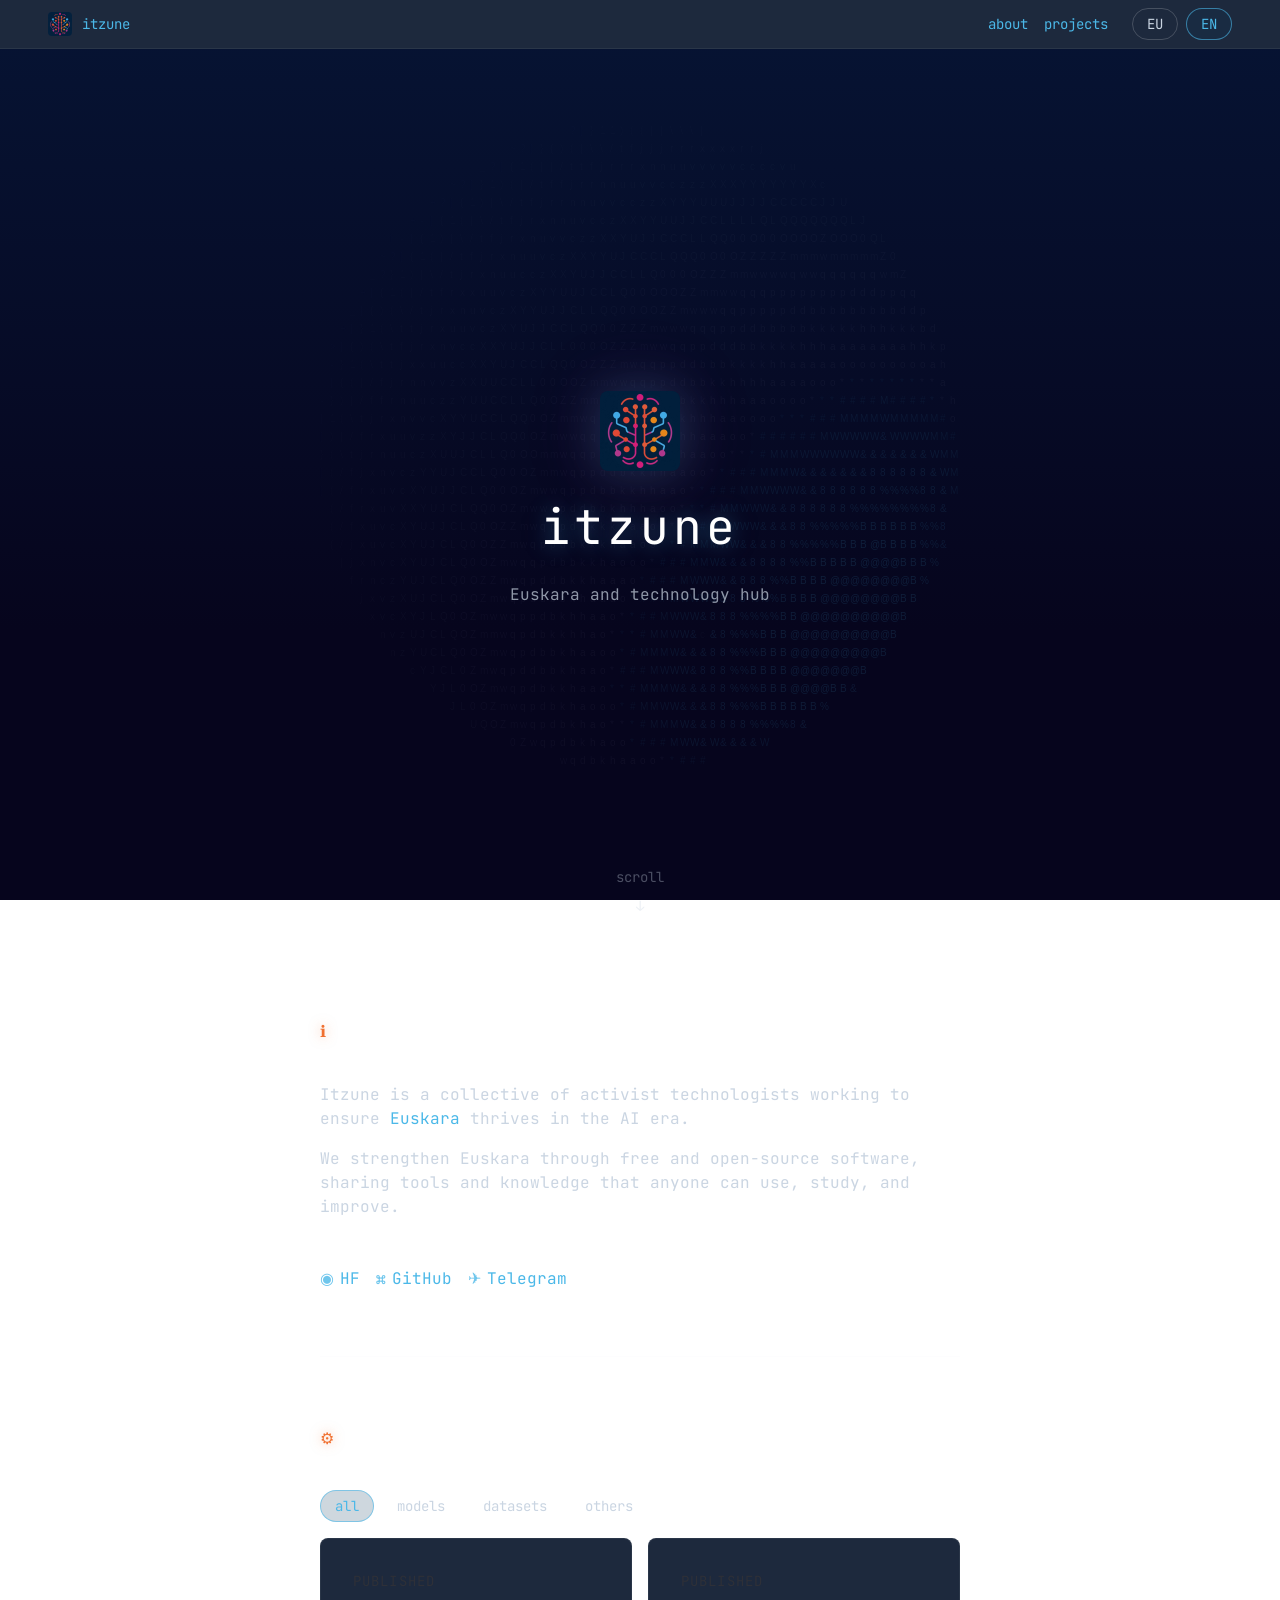
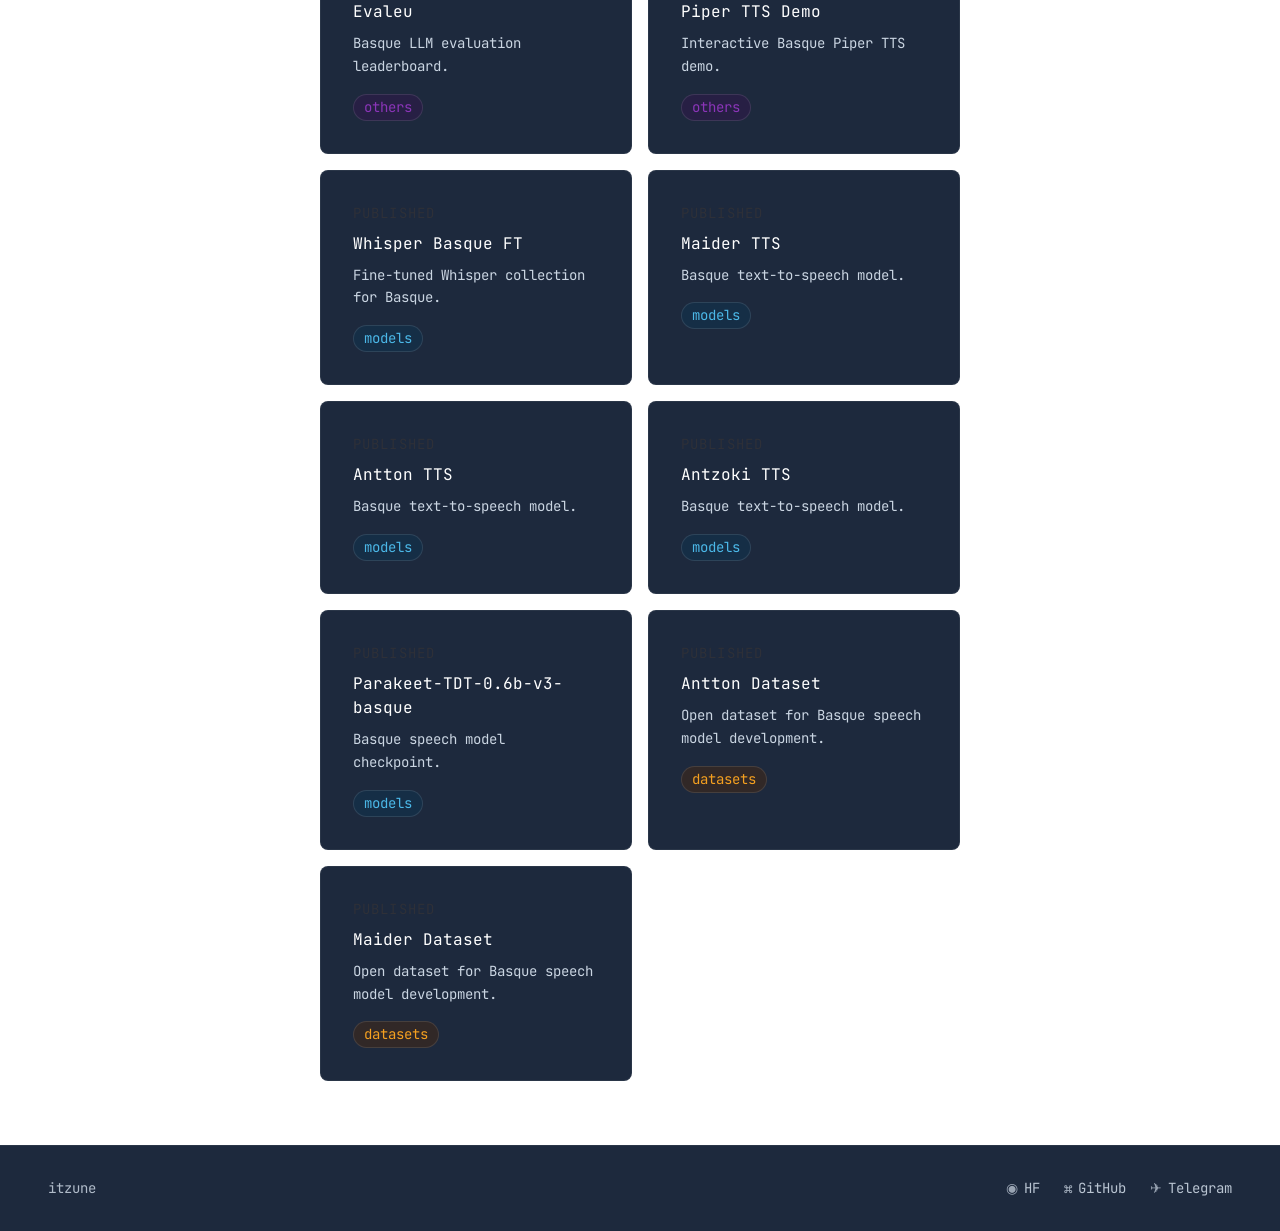
==== commit c881f97a: "Load projects from JSON with multilingual titles and bodies" ====
--- a/index.html
+++ b/index.html
@@ -173,106 +173,7 @@
           <button class="filter-btn" data-filter="others" type="button" data-i18n="filters.others">besteak</button>
         </div>
 
-        <div class="projects-grid" role="list" aria-label="Projects">
-          <div class="card project-card" data-tags="others" role="listitem">
-            <p class="card__label" data-i18n="projects.status">argitaratua</p>
-            <p class="card__title">
-              <a class="project-title-link" href="https://itzune.github.io/evaleu/" target="_blank" rel="noopener">Evaleu</a>
-            </p>
-            <p class="card__body" data-i18n="project.evaleu.body">Basque LLM evaluation leaderboard.</p>
-            <div style="margin-top:var(--spacing-16); display:flex; gap:8px; flex-wrap:wrap;">
-              <span class="tag tag--purple" data-i18n="filters.others">besteak</span>
-            </div>
-          </div>
-
-          <div class="card project-card" data-tags="others" role="listitem">
-            <p class="card__label" data-i18n="projects.status">argitaratua</p>
-            <p class="card__title">
-              <a class="project-title-link" href="https://itzune.github.io/basque-piper-tts/" target="_blank" rel="noopener">Piper TTS Demo</a>
-            </p>
-            <p class="card__body" data-i18n="project.piperDemo.body">Interactive Basque Piper TTS demo.</p>
-            <div style="margin-top:var(--spacing-16); display:flex; gap:8px; flex-wrap:wrap;">
-              <span class="tag tag--purple" data-i18n="filters.others">besteak</span>
-            </div>
-          </div>
-
-          <div class="card project-card" data-tags="models" role="listitem">
-            <p class="card__label" data-i18n="projects.status">argitaratua</p>
-            <p class="card__title">
-              <a class="project-title-link" href="https://huggingface.co/collections/xezpeleta/whisper-basque-fine-tuning" target="_blank" rel="noopener">Whisper Basque FT</a>
-            </p>
-            <p class="card__body" data-i18n="project.whisper.body">Fine-tuned Whisper collection for Basque.</p>
-            <div style="margin-top:var(--spacing-16); display:flex; gap:8px; flex-wrap:wrap;">
-              <span class="tag tag--sky" data-i18n="filters.models">ereduak</span>
-            </div>
-          </div>
-
-          <div class="card project-card" data-tags="models" role="listitem">
-            <p class="card__label" data-i18n="projects.status">argitaratua</p>
-            <p class="card__title">
-              <a class="project-title-link" href="https://huggingface.co/itzune/maider-tts" target="_blank" rel="noopener">Maider TTS</a>
-            </p>
-            <p class="card__body" data-i18n="project.maiderTts.body">Basque text-to-speech model.</p>
-            <div style="margin-top:var(--spacing-16); display:flex; gap:8px; flex-wrap:wrap;">
-              <span class="tag tag--sky" data-i18n="filters.models">ereduak</span>
-            </div>
-          </div>
-
-          <div class="card project-card" data-tags="models" role="listitem">
-            <p class="card__label" data-i18n="projects.status">argitaratua</p>
-            <p class="card__title">
-              <a class="project-title-link" href="https://huggingface.co/itzune/antton-tts" target="_blank" rel="noopener">Antton TTS</a>
-            </p>
-            <p class="card__body" data-i18n="project.anttonTts.body">Basque text-to-speech model.</p>
-            <div style="margin-top:var(--spacing-16); display:flex; gap:8px; flex-wrap:wrap;">
-              <span class="tag tag--sky" data-i18n="filters.models">ereduak</span>
-            </div>
-          </div>
-
-          <div class="card project-card" data-tags="models" role="listitem">
-            <p class="card__label" data-i18n="projects.status">argitaratua</p>
-            <p class="card__title">
-              <a class="project-title-link" href="https://huggingface.co/itzune/antzoki-tts" target="_blank" rel="noopener">Antzoki TTS</a>
-            </p>
-            <p class="card__body" data-i18n="project.antzokiTts.body">Basque text-to-speech model.</p>
-            <div style="margin-top:var(--spacing-16); display:flex; gap:8px; flex-wrap:wrap;">
-              <span class="tag tag--sky" data-i18n="filters.models">ereduak</span>
-            </div>
-          </div>
-
-          <div class="card project-card" data-tags="models" role="listitem">
-            <p class="card__label" data-i18n="projects.status">argitaratua</p>
-            <p class="card__title">
-              <a class="project-title-link" href="https://huggingface.co/itzune/parakeet-tdt-0.6b-v3-basque" target="_blank" rel="noopener">Parakeet-TDT-0.6b-v3-basque</a>
-            </p>
-            <p class="card__body" data-i18n="project.parakeet.body">Basque speech model checkpoint.</p>
-            <div style="margin-top:var(--spacing-16); display:flex; gap:8px; flex-wrap:wrap;">
-              <span class="tag tag--sky" data-i18n="filters.models">ereduak</span>
-            </div>
-          </div>
-
-          <div class="card project-card" data-tags="datasets" role="listitem">
-            <p class="card__label" data-i18n="projects.status">argitaratua</p>
-            <p class="card__title">
-              <a class="project-title-link" href="https://huggingface.co/datasets/itzune/antton-dataset" target="_blank" rel="noopener">Antton Dataset</a>
-            </p>
-            <p class="card__body" data-i18n="project.anttonDataset.body">Open dataset for Basque speech model development.</p>
-            <div style="margin-top:var(--spacing-16); display:flex; gap:8px; flex-wrap:wrap;">
-              <span class="tag tag--amber" data-i18n="filters.datasets">datu-multzoak</span>
-            </div>
-          </div>
-
-          <div class="card project-card" data-tags="datasets" role="listitem">
-            <p class="card__label" data-i18n="projects.status">argitaratua</p>
-            <p class="card__title">
-              <a class="project-title-link" href="https://huggingface.co/datasets/itzune/maider-dataset" target="_blank" rel="noopener">Maider Dataset</a>
-            </p>
-            <p class="card__body" data-i18n="project.maiderDataset.body">Open dataset for Basque speech model development.</p>
-            <div style="margin-top:var(--spacing-16); display:flex; gap:8px; flex-wrap:wrap;">
-              <span class="tag tag--amber" data-i18n="filters.datasets">datu-multzoak</span>
-            </div>
-          </div>
-        </div>
+        <div class="projects-grid" role="list" aria-label="Projects"></div>
       </section>
 
     </div>
@@ -312,17 +213,6 @@
           },
           projects: { title: 'proiektuak', status: 'argitaratua' },
           filters: { all: 'guztiak', models: 'ereduak', datasets: 'datu-multzoak', others: 'besteak' },
-          project: {
-            evaleu: { body: 'Euskarazko LLM ebaluazio leaderboard-a.' },
-            piperDemo: { body: 'Euskarazko Piper TTS demo interaktiboa.' },
-            whisper: { body: 'Whisper euskaraz eredu bilduma.' },
-            maiderTts: { body: 'Euskarazko testutik-ahotsera eredua.' },
-            anttonTts: { body: 'Euskarazko testutik-ahotsera eredua.' },
-            antzokiTts: { body: 'Euskarazko testutik-ahotsera eredua.' },
-            parakeet: { body: 'Euskarazko hizketa ereduaren checkpoint-a.' },
-            anttonDataset: { body: 'Euskarazko hizketa ereduak garatzeko datu-multzo irekia.' },
-            maiderDataset: { body: 'Euskarazko hizketa ereduak garatzeko datu-multzo irekia.' }
-          },
           footer: { copy: 'itzune', contact: 'kontaktua' }
         },
         en: {
@@ -340,26 +230,31 @@
           },
           projects: { title: 'projects', status: 'published' },
           filters: { all: 'all', models: 'models', datasets: 'datasets', others: 'others' },
-          project: {
-            evaleu: { body: 'Basque LLM evaluation leaderboard.' },
-            piperDemo: { body: 'Interactive Basque Piper TTS demo.' },
-            whisper: { body: 'Fine-tuned Whisper collection for Basque.' },
-            maiderTts: { body: 'Basque text-to-speech model.' },
-            anttonTts: { body: 'Basque text-to-speech model.' },
-            antzokiTts: { body: 'Basque text-to-speech model.' },
-            parakeet: { body: 'Basque speech model checkpoint.' },
-            anttonDataset: { body: 'Open dataset for Basque speech model development.' },
-            maiderDataset: { body: 'Open dataset for Basque speech model development.' }
-          },
           footer: { copy: 'itzune', contact: 'contact' }
         }
       };
 
       const get = (obj, path) => path.split('.').reduce((acc, key) => (acc ? acc[key] : undefined), obj);
+      const escapeHtml = (str) => String(str)
+        .replace(/&/g, '&amp;')
+        .replace(/</g, '&lt;')
+        .replace(/>/g, '&gt;')
+        .replace(/"/g, '&quot;')
+        .replace(/'/g, '&#39;');
 
       const langButtons = document.querySelectorAll('.lang-btn');
       const filterButtons = document.querySelectorAll('.filter-btn');
-      const cards = document.querySelectorAll('.project-card');
+      const projectsGrid = document.querySelector('.projects-grid');
+
+      let projects = [];
+      let currentLang = 'eu';
+      let currentFilter = 'all';
+
+      const tagClassMap = {
+        models: 'tag--sky',
+        datasets: 'tag--amber',
+        others: 'tag--purple'
+      };
 
       function detectLanguage() {
         const saved = localStorage.getItem('itzune-lang');
@@ -372,7 +267,48 @@
         return 'eu';
       }
 
+      function renderProjects() {
+        if (!projectsGrid) return;
+
+        const dict = i18n[currentLang] || i18n.eu;
+        const visibleProjects = projects.filter((project) => currentFilter === 'all' || project.tag === currentFilter);
+
+        projectsGrid.innerHTML = visibleProjects.map((project) => {
+          const status = project.status?.[currentLang] || dict.projects.status;
+          const title = project.title?.[currentLang] || project.title?.eu || project.title?.en || project.title || '';
+          const body = project.body?.[currentLang] || '';
+          const tagLabel = dict.filters[project.tag] || project.tag;
+          const tagClass = tagClassMap[project.tag] || 'tag--purple';
+
+          return `
+            <div class="card project-card" data-tags="${escapeHtml(project.tag)}" role="listitem">
+              <p class="card__label">${escapeHtml(status)}</p>
+              <p class="card__title">
+                <a class="project-title-link" href="${escapeHtml(project.url)}" target="_blank" rel="noopener">${escapeHtml(title)}</a>
+              </p>
+              <p class="card__body">${escapeHtml(body)}</p>
+              <div style="margin-top:var(--spacing-16); display:flex; gap:8px; flex-wrap:wrap;">
+                <span class="tag ${tagClass}">${escapeHtml(tagLabel)}</span>
+              </div>
+            </div>
+          `;
+        }).join('');
+      }
+
+      async function loadProjects() {
+        try {
+          const response = await fetch('data/projects.json');
+          if (!response.ok) throw new Error(`Failed to load projects: ${response.status}`);
+          const data = await response.json();
+          projects = Array.isArray(data.projects) ? data.projects : [];
+        } catch (error) {
+          console.error(error);
+          projects = [];
+        }
+      }
+
       function applyLanguage(lang) {
+        currentLang = lang;
         const dict = i18n[lang] || i18n.eu;
         document.documentElement.lang = lang;
 
@@ -393,16 +329,13 @@
         });
 
         langButtons.forEach((btn) => btn.classList.toggle('is-active', btn.dataset.lang === lang));
+        renderProjects();
       }
 
       function applyFilter(filter) {
+        currentFilter = filter;
         filterButtons.forEach((btn) => btn.classList.toggle('is-active', btn.dataset.filter === filter));
-
-        cards.forEach((card) => {
-          const tags = (card.dataset.tags || '').split(',').map((t) => t.trim());
-          const show = filter === 'all' || tags.includes(filter);
-          card.style.display = show ? '' : 'none';
-        });
+        renderProjects();
       }
 
       langButtons.forEach((btn) => {
@@ -419,8 +352,11 @@
         });
       });
 
-      applyLanguage(detectLanguage());
-      applyFilter('all');
+      (async function init() {
+        await loadProjects();
+        applyLanguage(detectLanguage());
+        applyFilter('all');
+      })();
     })();
   </script>
 
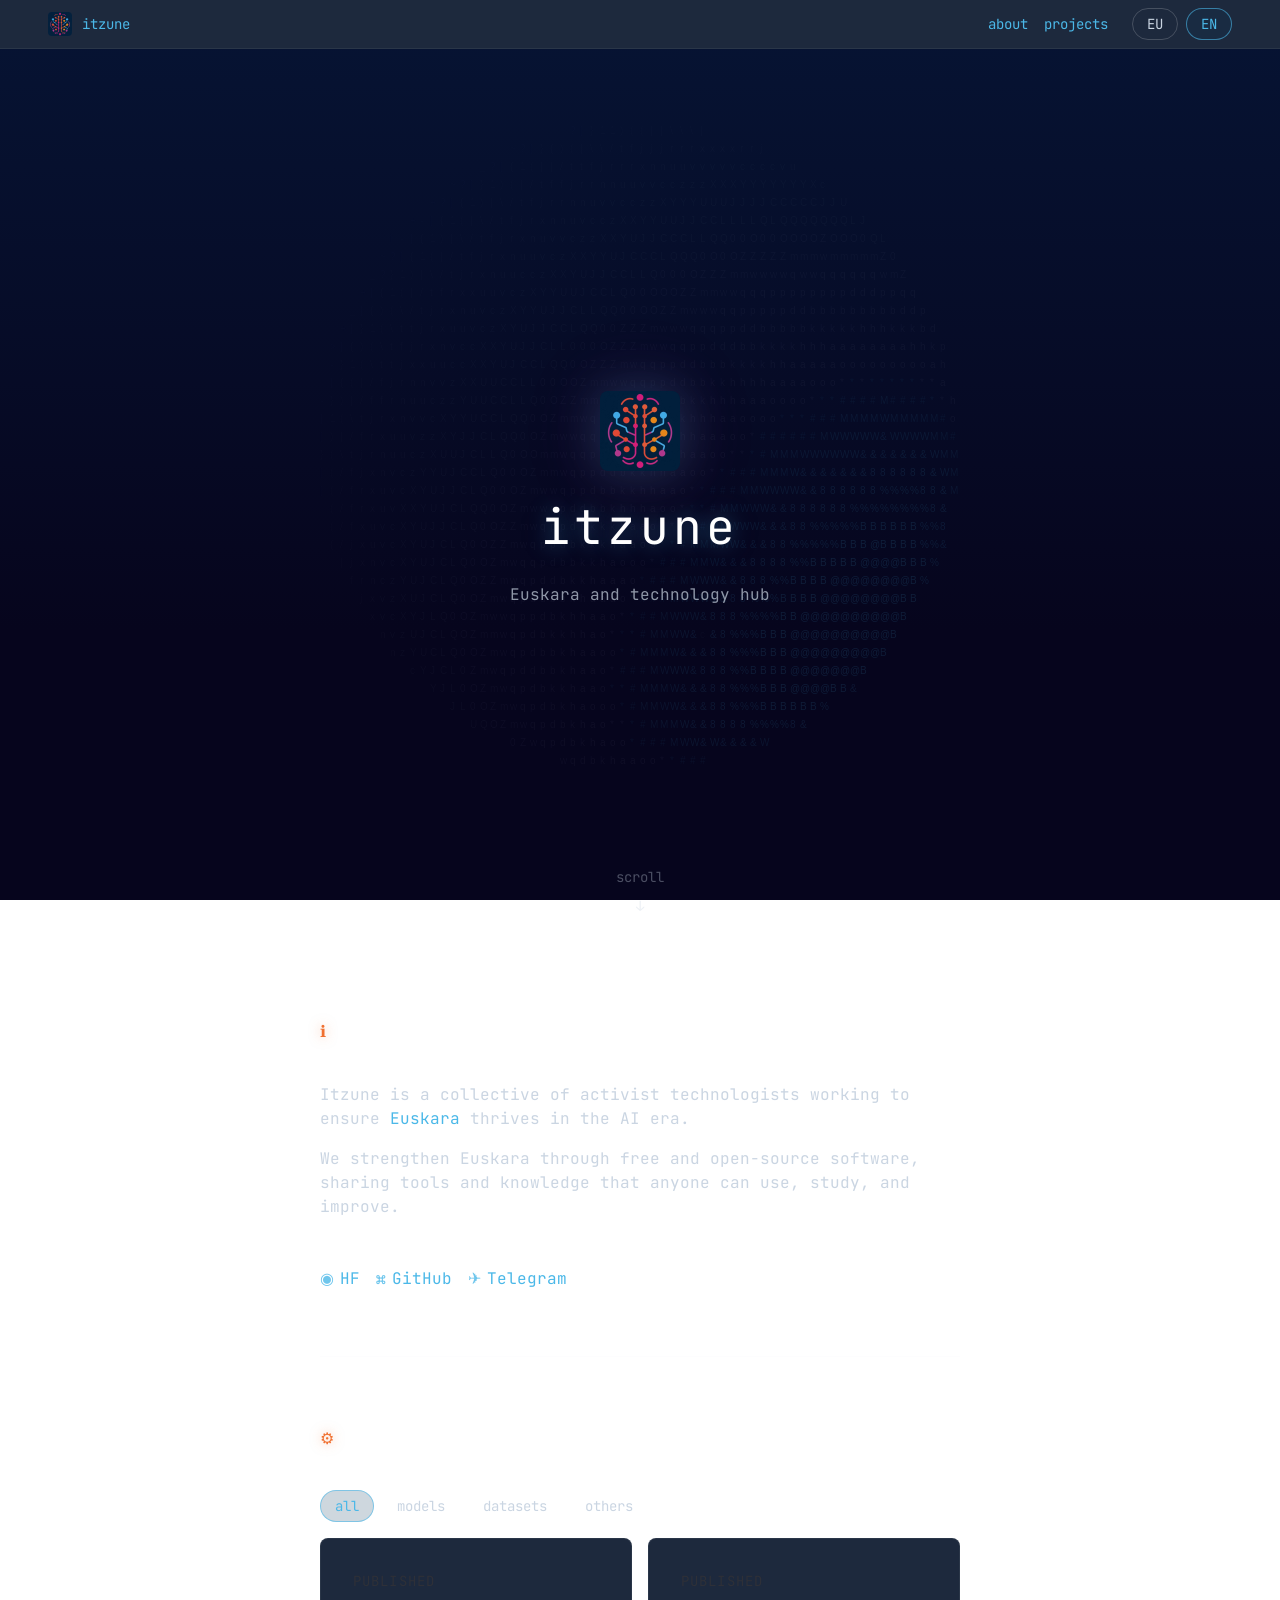
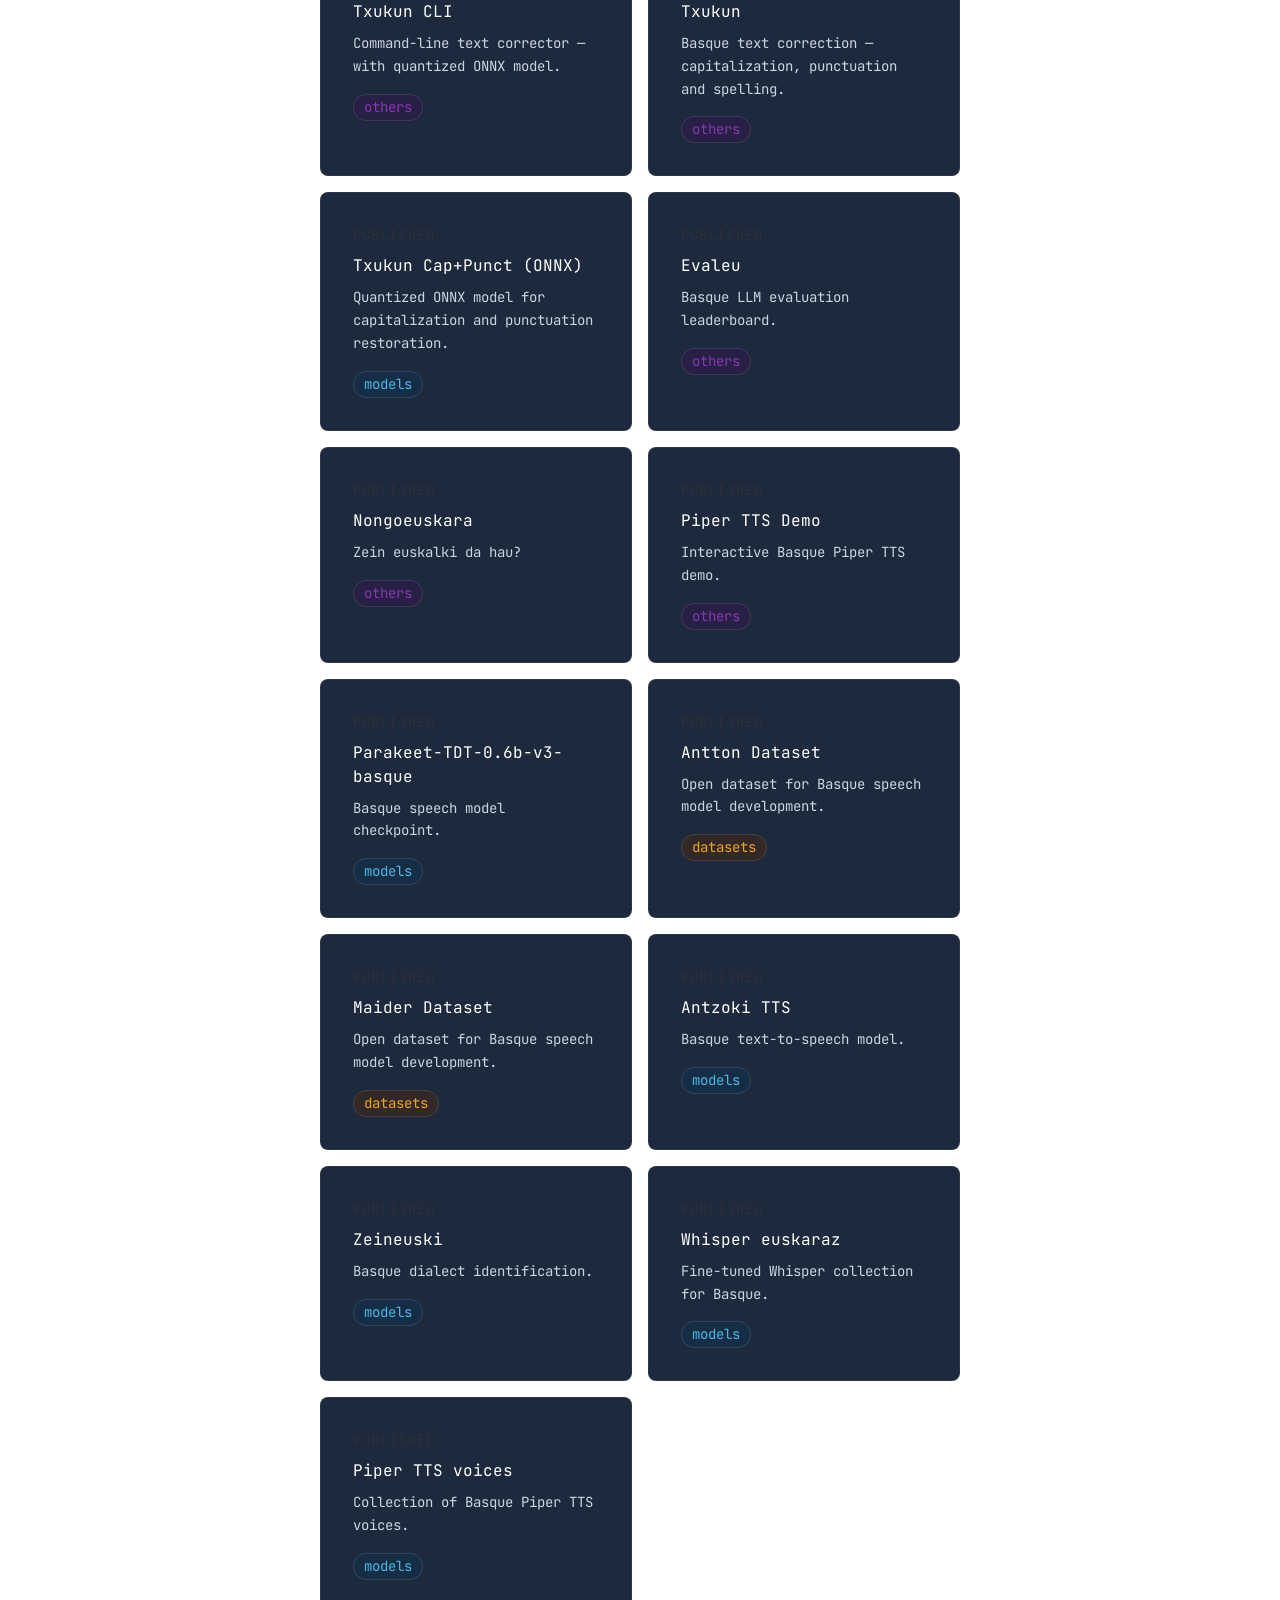
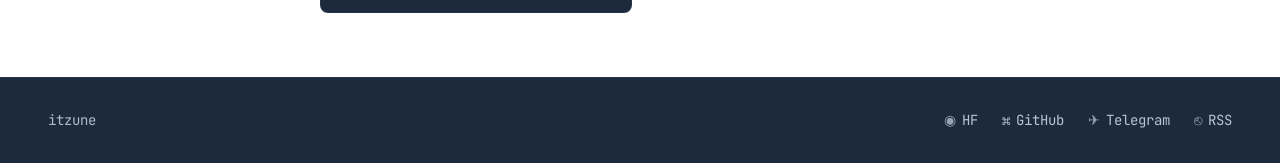
==== commit 7a311cba: "feat: RSS feed for projects - Add 'date' field (ISO 8601) to all projects in data/projects.json - Ne" ====
--- a/index.html
+++ b/index.html
@@ -9,6 +9,8 @@
 
   <link rel="stylesheet" href="css/tokens.css" />
   <link rel="stylesheet" href="css/main.css" />
+
+  <link rel="alternate" type="application/rss+xml" title="Itzune — proiektuak" href="/rss.xml" />
 
   <style>
     /* ── index-specific overrides ── */
@@ -190,6 +192,9 @@
       </a>
       <a class="social-link" href="https://t.me/itzune_taldea" target="_blank" rel="noopener">
         <span class="social-icon">✈</span><span>Telegram</span>
+      </a>
+      <a class="social-link" href="/rss.xml" target="_blank">
+        <span class="social-icon">⎋</span><span>RSS</span>
       </a>
     </nav>
   </footer>
